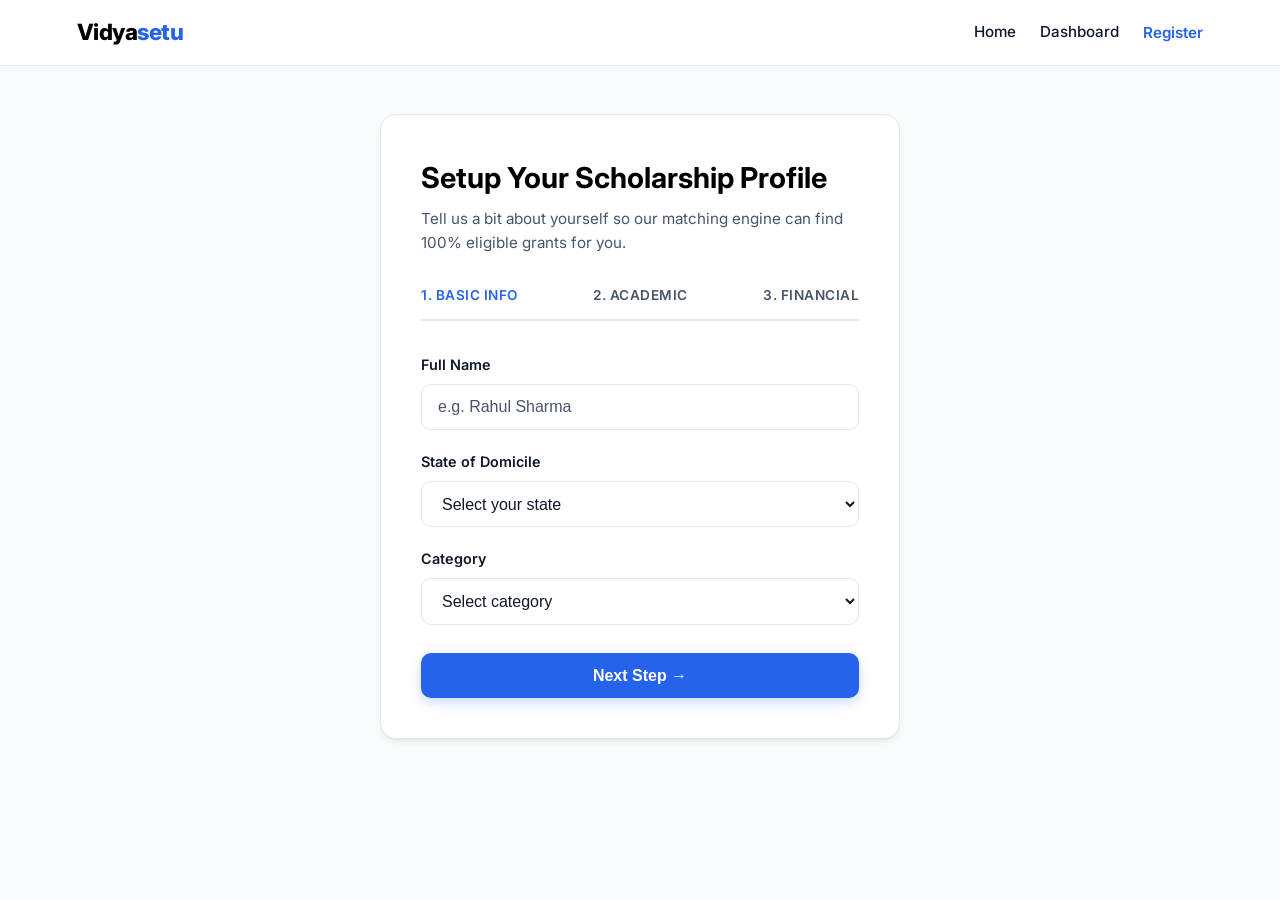
==== dashboard.html @ c7cced7b "Add files via upload" ====
<!DOCTYPE html>
<html lang="en">
<head>
    <meta charset="UTF-8">
    <meta name="viewport" content="width=device-width, initial-scale=1.0">
    <title>Vidyasetu - Dashboard</title>
    <link rel="stylesheet" href="style.css">
</head>
<body>
    <header class="navbar" style="display: flex; justify-content: space-between; align-items: center; padding: 1rem 2rem; background: var(--card-bg); border-bottom: 1px solid var(--border-color); position: sticky; top: 0; z-index: 100;">
        <div class="logo" style="font-size: 1.4rem; font-weight: bold; color: var(--primary-color);">
            <span style="font-size: 1.5rem;">🎯</span> <strong>Vidyasetu</strong>
        </div>
        <nav class="nav-links" style="display: flex; gap: 1.5rem; align-items: center; flex-wrap: wrap;">
            <a href="index.html" style="color: var(--text-color); text-decoration: none; font-weight: 500;">Home</a>
            <a href="dashboard.html" class="active" style="color: var(--text-color); text-decoration: none; font-weight: 500;">Dashboard</a>
            <a href="saved.html" style="color: var(--text-color); text-decoration: none; font-weight: 500;">Saved ⭐</a>
            <a href="quiz.html" style="color: var(--text-color); text-decoration: none; font-weight: 500;">Eligibility Quiz</a>
            <a href="deadlines.html" style="color: var(--text-color); text-decoration: none; font-weight: 500;">Deadlines ⏳</a>
            
            <button id="themeToggleBtn" class="theme-btn" title="Toggle Theme" style="background: none; border: none; cursor: pointer; font-size: 1.2rem;">🌙</button>
            <div id="authLinkContainer" class="profile-menu-container">
                <!-- Profile dropdown will be injected here -->
            </div>
        </nav>
    </header>

    <div class="app-layout">
        <!-- Left Sidebar with Hover Dropdowns -->
        <aside class="sidebar">
            <h3>📂 Quick Browse</h3>
            
            <!-- School Section -->
            <div class="menu-category">
                <div class="menu-title">🏫 School <span>▼</span></div>
                <ul class="submenu">
                    <li><button class="sub-filter-btn" onclick="filterByCourse('Class 9')">Class 9</button></li>
                    <li><button class="sub-filter-btn" onclick="filterByCourse('Class 10')">Class 10</button></li>
                    <li><button class="sub-filter-btn" onclick="filterByCourse('Class 11')">Class 11</button></li>
                    <li><button class="sub-filter-btn" onclick="filterByCourse('Class 12')">Class 12</button></li>
                </ul>
            </div>

            <!-- College Section -->
            <div class="menu-category">
                <div class="menu-title">🎓 College <span>▼</span></div>
                <ul class="submenu">
                    <!-- Diploma -->
                    <li class="sub-dropdown">
                        <a href="#">Diploma &rsaquo;</a>
                        <ul class="nested-menu submenu" style="display: block; padding-left: 0.5rem;">
                            <li><button class="sub-filter-btn" onclick="filterByCourse('Diploma')">All Diploma</button></li>
                        </ul>
                    </li>
                    <!-- Undergraduate -->
                    <li class="sub-dropdown">
                        <a href="#">Undergraduate (UG) &rsaquo;</a>
                        <ul class="nested-menu submenu" style="display: block; padding-left: 0.5rem;">
                            <li><button class="sub-filter-btn" onclick="filterByCourse('BCA')">BCA</button></li>
                            <li><button class="sub-filter-btn" onclick="filterByCourse('BTech')">B.Tech / Engineering</button></li>
                            <li><button class="sub-filter-btn" onclick="filterByCourse('BSc')">B.Sc / Science</button></li>
                        </ul>
                    </li>
                    <!-- Postgraduate -->
                    <li class="sub-dropdown">
                        <a href="#">Postgraduate (PG) &rsaquo;</a>
                        <ul class="nested-menu submenu" style="display: block; padding-left: 0.5rem;">
                            <li><button class="sub-filter-btn" onclick="filterByCourse('Post Graduation')">Masters / Post Graduation</button></li>
                        </ul>
                    </li>
                </ul>
            </div>

            <!-- Category Shortcuts -->
            <div class="menu-category" style="margin-top: 2rem;">
                <div class="menu-title">🏛️ Categories</div>
                <ul class="submenu" style="display: block;">
                    <li><button class="sub-filter-btn" onclick="filterByCategory('Central Government')">Central Schemes</button></li>
                    <li><button class="sub-filter-btn" onclick="filterByCategory('State Government')">State Schemes</button></li>
                    <li><button class="sub-filter-btn" onclick="filterByCategory('Private / Corporate')">Corporate & CSR</button></li>
                </ul>
            </div>
        </aside>

        <!-- Main Content Area -->
        <main class="main-content">
            <h1 id="welcomeText">Welcome!</h1>
            <p id="profileSummaryText" style="color: var(--text-secondary); margin-bottom: 2rem;"></p>

            <div class="filter-section" style="display: flex; gap: 1rem; margin-bottom: 2rem; flex-wrap: wrap;">
                <input type="text" id="dashSearch" placeholder="Filter your matched scholarships..." style="flex: 1; padding: 0.75rem; border-radius: 8px; border: 1px solid var(--border-color); background: var(--card-bg); color: var(--text-color);">
                <select id="dashCategoryFilter" style="padding: 0.75rem; border-radius: 8px; border: 1px solid var(--border-color); background: var(--card-bg); color: var(--text-color);">
                    <option value="">All Categories</option>
                    <option value="Central Government">Central Government</option>
                    <option value="State Government">State Government</option>
                    <option value="Private / Corporate">Private / Corporate</option>
                </select>
            </div>

            <h2 style="margin-bottom: 1rem; display: flex; align-items: center; gap: 0.5rem;">
                ✅ 100% Eligible Scholarships
            </h2>
            <div id="scholarshipsContainer" class="scholarship-grid"></div>
        </main>
    </div>

    <!-- Modal for Detailed Guide -->
    <div id="scholarshipModal" class="modal">
        <div class="modal-content" style="background: var(--card-bg); color: var(--text-color);">
            <span class="close-btn">&times;</span>
            <div id="modalBody"></div>
        </div>
    </div>

    <script src="script.js"></script>
</body>
</html>
---- style.css ----
/* ==========================================================
   1. THEME VARIABLES
   ========================================================== */
:root {
    --bg-image: url('background.jpg.png');
    --bg-color: #f8fafc;
    --text-color: #0f172a;
    --text-secondary: #475569;
    --heading-color: #000000;
    --card-bg: #ffffff;
    --box-bg: #f1f5f9;
    --sidebar-bg: #ffffff;
    --navbar-bg: rgba(255, 255, 255, 0.9);
    --input-bg: #ffffff;
    --border-color: #e2e8f0;
    --primary-color: #2563eb;
    --primary-hover: #1d4ed8;
    --badge-bg: #eff6ff;
    --badge-text: #1d4ed8;
    --success: #16a34a;
    --danger: #dc2626;
    --card-shadow: 0 4px 6px -1px rgba(0, 0, 0, 0.06), 0 2px 4px -2px rgba(0, 0, 0, 0.06);
    --card-shadow-hover: 0 14px 30px rgba(15, 23, 42, 0.14);
}

body.dark-mode {
    --bg-color: #0f172a;
    --text-color: #ffffff;
    --text-secondary: #cbd5e1;
    --heading-color: #ffffff;
    --card-bg: rgba(30, 41, 59, 0.82);
    --box-bg: rgba(15, 23, 42, 0.7);
    --sidebar-bg: rgba(15, 23, 42, 0.55);
    --navbar-bg: rgba(15, 23, 42, 0.75);
    --input-bg: rgba(30, 41, 59, 0.9);
    --border-color: rgba(255, 255, 255, 0.15);
    --primary-color: #3b82f6;
    --primary-hover: #2563eb;
    --badge-bg: rgba(59, 130, 246, 0.25);
    --badge-text: #93c5fd;
    --card-shadow: 0 10px 30px rgba(0, 0, 0, 0.4);
    --card-shadow-hover: 0 16px 40px rgba(0, 0, 0, 0.6);
}

/* ==========================================================
   2. BASE
   ========================================================== */
* {
    margin: 0;
    padding: 0;
    box-sizing: border-box;
}

html {
    scroll-behavior: smooth;
}

body {
    font-family: 'Inter', 'Segoe UI', Tahoma, Geneva, Verdana, sans-serif;
    background-color: var(--bg-color);
    color: var(--text-color);
    line-height: 1.6;
    min-height: 100vh;
    overflow-x: hidden;
    transition: background-color 0.3s ease, color 0.3s ease;
}

/* Background image SIRF dark mode me (sidebar ke peeche bhi dikhegi) */
body.dark-mode {
    background-image:
        linear-gradient(rgba(15, 23, 42, 0.82), rgba(15, 23, 42, 0.82)),
        var(--bg-image);
    background-size: cover;
    background-position: center;
    background-attachment: fixed;
}

h1, h2, h3, h4, h5, h6 {
    color: var(--heading-color);
}

p, li, label, span {
    color: inherit;
}

/* Dark mode me inline black color wale text ko bhi white karne ka safety net */
body.dark-mode [style*="color: black"],
body.dark-mode [style*="color:black"],
body.dark-mode [style*="color: #000"],
body.dark-mode [style*="color:#000"],
body.dark-mode [style*="color: rgb(0, 0, 0)"] {
    color: #ffffff !important;
}

::selection {
    background: var(--primary-color);
    color: #fff;
}

/* Scroll progress bar */
.scroll-progress {
    position: fixed;
    top: 0;
    left: 0;
    height: 3px;
    width: 0;
    background: linear-gradient(90deg, #f43f5e, #a855f7, #3b82f6, #06b6d4);
    z-index: 3000;
}

/* ==========================================================
   3. TOP STRIP + NAVBAR
   ========================================================== */
.top-strip {
    display: flex;
    justify-content: space-between;
    align-items: center;
    padding: 0.4rem 6%;
    font-size: 0.8rem;
    background: var(--box-bg);
    border-bottom: 1px solid var(--border-color);
    color: var(--text-secondary);
}

.navbar {
    display: flex;
    justify-content: space-between;
    align-items: center;
    padding: 0.9rem 6%;
    background: var(--navbar-bg);
    backdrop-filter: blur(12px);
    -webkit-backdrop-filter: blur(12px);
    border-bottom: 1px solid var(--border-color);
    position: sticky;
    top: 0;
    z-index: 999;
}

.logo {
    font-size: 1.4rem;
    font-weight: 800;
    color: var(--heading-color);
    letter-spacing: -0.5px;
}

.logo span {
    color: var(--primary-color);
}

.navbar nav,
.nav-links {
    display: flex;
    align-items: center;
    gap: 1.5rem;
}

.navbar nav a,
.nav-links a {
    position: relative;
    text-decoration: none;
    color: var(--text-color);
    font-weight: 500;
    font-size: 0.95rem;
    transition: color 0.2s ease;
}

/* Underline animation */
.navbar nav a::after,
.nav-links a::after {
    content: '';
    position: absolute;
    left: 0;
    bottom: -4px;
    width: 0;
    height: 2px;
    background: var(--primary-color);
    transition: width 0.25s ease;
}

.navbar nav a:hover::after,
.navbar nav a.active::after,
.nav-links a:hover::after,
.nav-links a.active::after {
    width: 100%;
}

.navbar nav a:hover,
.navbar nav a.active,
.nav-links a:hover,
.nav-links a.active {
    color: var(--primary-color);
}

.theme-btn {
    background: var(--box-bg);
    border: 1px solid var(--border-color);
    color: var(--text-color);
    padding: 0.4rem 0.7rem;
    border-radius: 50px;
    cursor: pointer;
    font-size: 1rem;
    transition: transform 0.3s ease, background 0.2s;
}

.theme-btn:hover {
    transform: rotate(20deg) scale(1.1);
}

/* ==========================================================
   4. LAYOUT (SIDEBAR + MAIN)
   ========================================================== */
.app-layout {
    display: flex;
    min-height: calc(100vh - 70px);
}

.sidebar {
    width: 260px;
    flex-shrink: 0;
    background: var(--sidebar-bg);
    backdrop-filter: blur(10px);
    -webkit-backdrop-filter: blur(10px);
    border-right: 1px solid var(--border-color);
    padding: 1.5rem 1rem;
    position: sticky;
    top: 62px;
    height: calc(100vh - 62px);
    overflow-y: auto;
}

.sidebar h3 {
    font-size: 1.1rem;
    color: var(--primary-color);
    margin-bottom: 1.2rem;
    padding-bottom: 0.5rem;
    border-bottom: 2px solid var(--border-color);
}

.menu-category {
    margin-bottom: 0.8rem;
}

.menu-title {
    display: flex;
    justify-content: space-between;
    align-items: center;
    font-weight: 600;
    font-size: 0.95rem;
    padding: 0.6rem 0.8rem;
    cursor: pointer;
    border-radius: 8px;
    color: var(--text-color);
    transition: background 0.2s, color 0.2s;
}

.menu-title:hover {
    background: rgba(37, 99, 235, 0.12);
    color: var(--primary-color);
}

.submenu {
    list-style: none;
    padding-left: 1rem;
    margin-top: 0.3rem;
    display: none;
}

.menu-category:hover .submenu,
.menu-category.open .submenu {
    display: block;
    animation: slideDown 0.25s ease;
}

.submenu li {
    margin: 0.2rem 0;
}

.submenu a,
.submenu button.sub-filter-btn {
    display: block;
    width: 100%;
    padding: 0.4rem 0.6rem;
    font-size: 0.88rem;
    color: var(--text-secondary);
    text-decoration: none;
    text-align: left;
    background: none;
    border: none;
    border-radius: 6px;
    cursor: pointer;
    transition: all 0.2s;
}

.submenu a:hover,
.submenu button.sub-filter-btn:hover {
    color: var(--primary-color);
    background: rgba(37, 99, 235, 0.08);
    padding-left: 0.9rem;
}

.nested-menu {
    list-style: none;
    padding-left: 0.8rem;
    margin-top: 0.2rem;
    display: none;
}

.sub-dropdown:hover .nested-menu,
.sub-dropdown.open .nested-menu {
    display: block;
}

.main-content {
    flex: 1;
    min-width: 0;
    display: flex;
    flex-direction: column;
    align-items: center;
    padding: 2rem;
}

/* ==========================================================
   5. HERO BANNER (NSP jaisa slider + decorations)
   ========================================================== */
.hero-banner {
    position: relative;
    width: 100%;
    max-width: 1100px;
    min-height: 280px;
    border-radius: 20px;
    overflow: hidden;
    background: linear-gradient(120deg, #eff6ff 0%, #fdf2f8 50%, #fff7ed 100%);
    border: 1px solid var(--border-color);
    box-shadow: var(--card-shadow);
}

body.dark-mode .hero-banner {
    background: linear-gradient(120deg, rgba(30, 58, 138, 0.55), rgba(88, 28, 135, 0.5), rgba(124, 45, 18, 0.45));
}

/* Dotted pattern jaisa NSP banner me hai */
.hero-banner::before {
    content: '';
    position: absolute;
    inset: 0;
    background-image: radial-gradient(rgba(99, 102, 241, 0.18) 2px, transparent 2px);
    background-size: 26px 26px;
    pointer-events: none;
}

.slide {
    position: absolute;
    inset: 0;
    display: flex;
    flex-direction: column;
    align-items: center;
    justify-content: center;
    text-align: center;
    padding: 2rem 14%;
    opacity: 0;
    transform: scale(1.03);
    transition: opacity 0.8s ease, transform 0.8s ease;
}

.slide.active {
    opacity: 1;
    transform: scale(1);
    z-index: 1;
}

.slide h1 {
    font-size: 2.3rem;
    font-weight: 800;
    line-height: 1.2;
    margin-bottom: 0.8rem;
}

.slide h1 .highlight,
.scholarship-hero-box h1 .highlight {
    color: var(--primary-color);
}

.slide p {
    color: var(--text-secondary);
    font-size: 1.1rem;
    margin-bottom: 1.5rem;
}

/* Side decorations (emoji / images) */
.hero-deco {
    position: absolute;
    font-size: 5rem;
    z-index: 2;
    pointer-events: none;
    filter: drop-shadow(0 8px 12px rgba(0, 0, 0, 0.25));
    animation: floatY 4s ease-in-out infinite;
}

.hero-deco.left {
    left: 3%;
    bottom: 8%;
}

.hero-deco.right {
    right: 3%;
    top: 10%;
    animation-delay: 1.2s;
}

.hero-deco.small {
    font-size: 2.6rem;
    opacity: 0.85;
}

.hero-deco.top-left {
    left: 14%;
    top: 8%;
    animation-delay: 0.6s;
}

.hero-deco.bottom-right {
    right: 14%;
    bottom: 8%;
    animation-delay: 1.8s;
}

.slider-arrow {
    position: absolute;
    top: 50%;
    transform: translateY(-50%);
    z-index: 3;
    width: 38px;
    height: 38px;
    border: none;
    border-radius: 50%;
    background: rgba(0, 0, 0, 0.35);
    color: #fff;
    font-size: 1.3rem;
    cursor: pointer;
    transition: background 0.2s, transform 0.2s;
}

.slider-arrow:hover {
    background: var(--primary-color);
    transform: translateY(-50%) scale(1.1);
}

.slider-arrow.prev { left: 10px; }
.slider-arrow.next { right: 10px; }

.slider-dots {
    position: absolute;
    bottom: 12px;
    left: 50%;
    transform: translateX(-50%);
    display: flex;
    gap: 8px;
    z-index: 3;
}

.slider-dots span {
    width: 10px;
    height: 10px;
    border-radius: 50%;
    background: rgba(100, 116, 139, 0.5);
    cursor: pointer;
    transition: all 0.3s;
}

.slider-dots span.active {
    width: 26px;
    border-radius: 10px;
    background: var(--primary-color);
}

/* Purana hero box (agar use ho raha ho) */
.hero-section,
.hero-content {
    display: flex;
    flex-direction: column;
    align-items: center;
    justify-content: center;
    text-align: center;
    width: 100%;
}

.scholarship-hero-box {
    background: var(--card-bg);
    border: 1px solid var(--border-color);
    box-shadow: var(--card-shadow);
    border-radius: 16px;
    padding: 40px 30px;
    max-width: 800px;
    width: 100%;
    margin: 0 auto;
    text-align: center;
}

.scholarship-hero-box h1 {
    font-size: 2.2rem;
    font-weight: 800;
    line-height: 1.2;
    margin-bottom: 1rem;
}

.scholarship-hero-box p {
    color: var(--text-secondary);
    font-size: 1.05rem;
    margin-bottom: 1.8rem;
}

/* ==========================================================
   6. CATEGORY TILES (NSP ke colorful boxes)
   ========================================================== */
.category-tiles {
    width: 100%;
    max-width: 1100px;
    display: grid;
    grid-template-columns: repeat(auto-fit, minmax(170px, 1fr));
    gap: 1.2rem;
    margin: 2rem 0;
}

.tile {
    position: relative;
    display: flex;
    flex-direction: column;
    align-items: center;
    justify-content: center;
    gap: 0.4rem;
    min-height: 140px;
    border-radius: 16px;
    color: #fff;
    font-size: 1.15rem;
    font-weight: 700;
    text-decoration: none;
    overflow: hidden;
    cursor: pointer;
    box-shadow: var(--card-shadow);
    transition: transform 0.3s ease, box-shadow 0.3s ease;
}

.tile .tile-icon {
    font-size: 2.4rem;
    transition: transform 0.3s ease;
}

/* Shine effect */
.tile::after {
    content: '';
    position: absolute;
    top: 0;
    left: -80%;
    width: 50%;
    height: 100%;
    background: linear-gradient(120deg, transparent, rgba(255, 255, 255, 0.35), transparent);
    transform: skewX(-20deg);
    transition: left 0.6s ease;
}

.tile:hover {
    transform: translateY(-8px) scale(1.03);
    box-shadow: var(--card-shadow-hover);
}

.tile:hover::after { left: 130%; }
.tile:hover .tile-icon { transform: scale(1.2) rotate(-6deg); }

.tile-1 { background: #f87492; }
.tile-2 { background: #d46fc9; }
.tile-3 { background: #8176d0; }
.tile-4 { background: #33a9c9; }
.tile-5 { background: #f47a17; }

/* ==========================================================
   7. INFO SECTIONS (stats, steps, illustrations)
   ========================================================== */
.info-section {
    width: 100%;
    max-width: 1100px;
    margin: 2rem 0;
}

.section-title {
    text-align: center;
    font-size: 1.8rem;
    font-weight: 800;
    margin-bottom: 0.4rem;
}

.section-title::after {
    content: '';
    display: block;
    width: 60px;
    height: 4px;
    margin: 0.6rem auto 0;
    border-radius: 4px;
    background: linear-gradient(90deg, #f43f5e, #3b82f6);
}

.section-sub {
    text-align: center;
    color: var(--text-secondary);
    margin-bottom: 2rem;
}

.stats-grid,
.steps-grid {
    display: grid;
    grid-template-columns: repeat(auto-fit, minmax(210px, 1fr));
    gap: 1.4rem;
}

.stat-card,
.step-card {
    position: relative;
    background: var(--card-bg);
    backdrop-filter: blur(10px);
    -webkit-backdrop-filter: blur(10px);
    border: 1px solid var(--border-color);
    border-radius: 16px;
    padding: 1.6rem 1.2rem;
    text-align: center;
    box-shadow: var(--card-shadow);
    transition: transform 0.3s ease, box-shadow 0.3s ease;
}

.stat-card:hover,
.step-card:hover {
    transform: translateY(-6px);
    box-shadow: var(--card-shadow-hover);
}

.stat-icon,
.step-icon {
    font-size: 2.6rem;
    display: inline-block;
    animation: floatY 4s ease-in-out infinite;
}

.stat-number {
    font-size: 2.2rem;
    font-weight: 800;
    color: var(--primary-color);
}

.stat-label {
    color: var(--text-secondary);
    font-size: 0.95rem;
}

.step-card .step-no {
    position: absolute;
    top: -14px;
    left: 50%;
    transform: translateX(-50%);
    width: 30px;
    height: 30px;
    border-radius: 50%;
    background: var(--primary-color);
    color: #fff;
    font-weight: 700;
    line-height: 30px;
}

.step-card h4 {
    margin: 0.6rem 0 0.3rem;
}

.step-card p {
    color: var(--text-secondary);
    font-size: 0.9rem;
}

/* Floating books/cap jo page ke kinaron par rahenge */
.page-deco {
    position: fixed;
    z-index: 0;
    font-size: 3.2rem;
    opacity: 0.12;
    pointer-events: none;
    animation: floatY 6s ease-in-out infinite;
}

body.dark-mode .page-deco {
    opacity: 0.2;
}

.page-deco.d1 { right: 4%; top: 28%; }
.page-deco.d2 { right: 8%; bottom: 10%; animation-delay: 1.5s; }
.page-deco.d3 { left: 280px; bottom: 6%; animation-delay: 3s; }

/* ==========================================================
   8. BUTTONS
   ========================================================== */
.btn-primary,
#setupProfileHeroBtn {
    display: inline-block;
    background: var(--primary-color);
    color: #fff;
    padding: 0.85rem 2rem;
    border: none;
    border-radius: 10px;
    text-decoration: none;
    font-weight: 600;
    font-size: 1rem;
    cursor: pointer;
    box-shadow: 0 4px 12px rgba(37, 99, 235, 0.25);
    transition: all 0.25s ease;
}

.btn-primary:hover,
#setupProfileHeroBtn:hover {
    background: var(--primary-hover);
    transform: translateY(-2px);
    box-shadow: 0 8px 18px rgba(37, 99, 235, 0.35);
}

.btn-secondary,
.btn-secondary-small {
    background: var(--box-bg);
    color: var(--text-color);
    border: 1px solid var(--border-color);
    border-radius: 8px;
    font-weight: 600;
    text-decoration: none;
    cursor: pointer;
    transition: background 0.2s;
}

.btn-secondary {
    padding: 0.6rem 1.2rem;
    font-size: 0.9rem;
}

.btn-secondary-small {
    width: 100%;
    padding: 0.55rem;
    font-size: 0.85rem;
}

.btn-secondary:hover,
.btn-secondary-small:hover {
    background: var(--border-color);
}

.btn-apply,
.view-details-btn {
    display: block;
    background: #0f172a;
    color: #fff;
    text-align: center;
    padding: 0.7rem;
    border: 1px solid transparent;
    border-radius: 10px;
    text-decoration: none;
    font-weight: 600;
    font-size: 0.9rem;
    cursor: pointer;
    transition: all 0.2s ease;
}

.btn-apply:hover,
.view-details-btn:hover {
    background: var(--primary-color);
}

body.dark-mode .btn-apply,
body.dark-mode .view-details-btn {
    background: linear-gradient(135deg, #1e293b, #0f172a);
    border-color: rgba(255, 255, 255, 0.25);
}

body.dark-mode .btn-apply:hover,
body.dark-mode .view-details-btn:hover {
    background: linear-gradient(135deg, #3b82f6, #1d4ed8);
    border-color: #60a5fa;
}

.full-width {
    width: 100%;
    margin-top: 0.5rem;
}

/* ==========================================================
   9. DIRECTORY / DASHBOARD
   ========================================================== */
.directory-section,
.dashboard-section {
    position: relative;
    z-index: 1;
    width: 100%;
    max-width: 1100px;
    padding: 2rem 0;
}

.directory-section h2,
.dashboard-header h2 {
    font-size: 1.8rem;
    font-weight: 700;
    margin-bottom: 1.5rem;
}

.section-subheading {
    font-size: 1.4rem;
    font-weight: 700;
    margin-bottom: 1.2rem;
}

.search-filter-bar {
    display: flex;
    gap: 1rem;
    margin-bottom: 2rem;
}

.search-filter-bar input,
.search-filter-bar select,
.input-group input,
.input-group select {
    padding: 0.8rem 1rem;
    border: 1px solid var(--border-color);
    border-radius: 10px;
    font-size: 0.95rem;
    background: var(--input-bg);
    color: var(--text-color);
    outline: none;
    transition: all 0.2s ease;
}

.search-filter-bar input:focus,
.search-filter-bar select:focus,
.input-group input:focus,
.input-group select:focus {
    border-color: var(--primary-color);
    box-shadow: 0 0 0 3px rgba(59, 130, 246, 0.2);
}

.search-filter-bar input { flex: 2; }
.search-filter-bar select { flex: 1; }

input::placeholder {
    color: var(--text-secondary);
}

body.dark-mode select option {
    background: #1e293b;
    color: #ffffff;
}

/* ==========================================================
   10. SCHOLARSHIP CARDS
   ========================================================== */
.scholarships-grid,
.scholarship-grid {
    display: grid;
    grid-template-columns: repeat(auto-fit, minmax(300px, 1fr));
    gap: 1.6rem;
    margin-top: 1.5rem;
}

.scholarship-card {
    display: flex;
    flex-direction: column;
    justify-content: space-between;
    background: var(--card-bg);
    backdrop-filter: blur(12px);
    -webkit-backdrop-filter: blur(12px);
    border: 1px solid var(--border-color);
    border-radius: 16px;
    padding: 24px;
    box-shadow: var(--card-shadow);
    cursor: pointer;
    transition: all 0.3s ease-in-out;
}

.scholarship-card:hover {
    transform: translateY(-6px);
    box-shadow: var(--card-shadow-hover);
    border-color: rgba(99, 102, 241, 0.8);
}

.scholarship-card h3 {
    font-size: 1.2rem;
    font-weight: 700;
    line-height: 1.4;
    margin-bottom: 0.6rem;
}

.badge,
.category-tag,
.tag {
    align-self: flex-start;
    background: var(--badge-bg);
    color: var(--badge-text);
    font-size: 0.75rem;
    font-weight: 600;
    padding: 0.3rem 0.85rem;
    border-radius: 50px;
    margin-bottom: 1rem;
    letter-spacing: 0.3px;
    text-transform: uppercase;
}

.eligible-card { border-left: 5px solid var(--success); }
.eligible-card .badge {
    background: rgba(22, 163, 74, 0.15);
    color: var(--success);
}

.unmatched-card { border-left: 5px solid var(--danger); }
.unmatched-card .badge {
    background: rgba(220, 38, 38, 0.15);
    color: var(--danger);
}

body.dark-mode .eligible-card .badge { color: #4ade80; }
body.dark-mode .unmatched-card .badge { color: #f87171; }

.deadline {
    font-size: 0.85rem;
    font-weight: 600;
    color: #e11d48;
    margin-bottom: 1.2rem;
}

body.dark-mode .deadline { color: #fda4af; }

.docs-box,
.reason-box {
    background: var(--box-bg);
    border: 1px solid var(--border-color);
    border-radius: 10px;
    padding: 0.85rem 1rem;
    margin-bottom: 1.2rem;
    font-size: 0.85rem;
}

.docs-box ul,
.reason-box ul {
    list-style: none;
    margin-top: 0.4rem;
}

.docs-box li,
.reason-box li {
    margin-bottom: 0.25rem;
    font-weight: 500;
}

.docs-box li { color: var(--success); }
.reason-box li { color: var(--danger); }
body.dark-mode .docs-box li { color: #4ade80; }
body.dark-mode .reason-box li { color: #f87171; }

.no-match {
    grid-column: 1 / -1;
    padding: 1.5rem;
    background: var(--card-bg);
    border: 1px dashed var(--border-color);
    border-radius: 10px;
    color: var(--text-secondary);
    font-style: italic;
    text-align: center;
}

/* ==========================================================
   11. FORM
   ========================================================== */
.form-section {
    display: flex;
    justify-content: center;
    padding: 3rem 1.5rem;
}

.form-container {
    width: 100%;
    max-width: 520px;
    background: var(--card-bg);
    backdrop-filter: blur(12px);
    -webkit-backdrop-filter: blur(12px);
    border: 1px solid var(--border-color);
    border-radius: 16px;
    padding: 2.5rem;
    box-shadow: var(--card-shadow);
}

.form-container h2 {
    font-size: 1.8rem;
    font-weight: 700;
    margin-bottom: 0.4rem;
}

.form-container p {
    color: var(--text-secondary);
    font-size: 0.95rem;
    margin-bottom: 1.8rem;
}

.input-group { margin-bottom: 1.25rem; }

.input-group label {
    display: block;
    font-size: 0.9rem;
    font-weight: 600;
    margin-bottom: 0.5rem;
}

.input-group input,
.input-group select {
    width: 100%;
    font-size: 1rem;
}

/* ==========================================================
   12. MODAL + WIZARD
   ========================================================== */
.modal {
    display: none;
    position: fixed;
    inset: 0;
    z-index: 2000;
    background: rgba(15, 23, 42, 0.6);
    backdrop-filter: blur(4px);
}

.modal-content {
    position: relative;
    width: 90%;
    max-width: 650px;
    max-height: 85vh;
    margin: 4% auto;
    padding: 2.5rem;
    background: var(--card-bg);
    border: 1px solid var(--border-color);
    border-radius: 16px;
    overflow-y: auto;
    box-shadow: 0 20px 25px -5px rgba(0, 0, 0, 0.2);
    animation: popIn 0.3s ease;
}

body.dark-mode .modal-content {
    background: rgba(15, 23, 42, 0.95);
}

.close-btn {
    float: right;
    font-size: 28px;
    font-weight: 700;
    line-height: 1;
    color: var(--text-secondary);
    cursor: pointer;
    transition: color 0.2s, transform 0.2s;
}

.close-btn:hover {
    color: var(--danger);
    transform: rotate(90deg);
}

.wizard-steps-indicator {
    display: flex;
    justify-content: space-between;
    margin-bottom: 2rem;
    padding-bottom: 0.8rem;
    border-bottom: 2px solid var(--border-color);
}

.step-indicator {
    font-size: 0.85rem;
    font-weight: 600;
    color: var(--text-secondary);
    text-transform: uppercase;
    letter-spacing: 0.5px;
}

.step-indicator.active { color: var(--primary-color); }

/* ==========================================================
   13. FOOTER, BACK-TO-TOP, TOAST
   ========================================================== */
.site-footer {
    margin-top: 3rem;
    padding: 2rem 6%;
    text-align: center;
    background: var(--navbar-bg);
    backdrop-filter: blur(10px);
    -webkit-backdrop-filter: blur(10px);
    border-top: 1px solid var(--border-color);
    color: var(--text-secondary);
    font-size: 0.9rem;
}

.back-to-top {
    position: fixed;
    right: 24px;
    bottom: 24px;
    width: 46px;
    height: 46px;
    border: none;
    border-radius: 50%;
    background: var(--primary-color);
    color: #fff;
    font-size: 1.3rem;
    cursor: pointer;
    box-shadow: 0 6px 16px rgba(0, 0, 0, 0.3);
    opacity: 0;
    visibility: hidden;
    transform: translateY(20px);
    transition: all 0.3s ease;
    z-index: 1500;
}

.back-to-top.show {
    opacity: 1;
    visibility: visible;
    transform: translateY(0);
}

.back-to-top:hover {
    background: var(--primary-hover);
    transform: translateY(-4px);
}

.toast {
    position: fixed;
    left: 50%;
    bottom: 30px;
    transform: translate(-50%, 100px);
    background: #0f172a;
    color: #fff;
    padding: 0.8rem 1.4rem;
    border-radius: 10px;
    box-shadow: 0 8px 20px rgba(0, 0, 0, 0.35);
    z-index: 4000;
    opacity: 0;
    transition: all 0.4s ease;
}

.toast.show {
    opacity: 1;
    transform: translate(-50%, 0);
}

/* ==========================================================
   14. ANIMATIONS
   ========================================================== */
.reveal {
    opacity: 0;
    transform: translateY(30px);
    transition: opacity 0.7s ease, transform 0.7s ease;
}

.reveal.visible {
    opacity: 1;
    transform: none;
}

@keyframes floatY {
    0%, 100% { transform: translateY(0); }
    50% { transform: translateY(-14px); }
}

@keyframes slideDown {
    from { opacity: 0; transform: translateY(-6px); }
    to { opacity: 1; transform: translateY(0); }
}

@keyframes popIn {
    from { opacity: 0; transform: scale(0.92); }
    to { opacity: 1; transform: scale(1); }
}

@media (prefers-reduced-motion: reduce) {
    * {
        animation: none !important;
        transition: none !important;
    }
    .reveal { opacity: 1; transform: none; }
}

/* ==========================================================
   15. RESPONSIVE
   ========================================================== */
@media (max-width: 900px) {
    .sidebar { display: none; }
    .main-content { padding: 1rem; }
    .slide { padding: 2rem 8%; }
    .slide h1 { font-size: 1.6rem; }
    .hero-deco { font-size: 2.6rem; }
    .hero-deco.small { display: none; }
    .search-filter-bar { flex-direction: column; }
    .page-deco { display: none; }
}
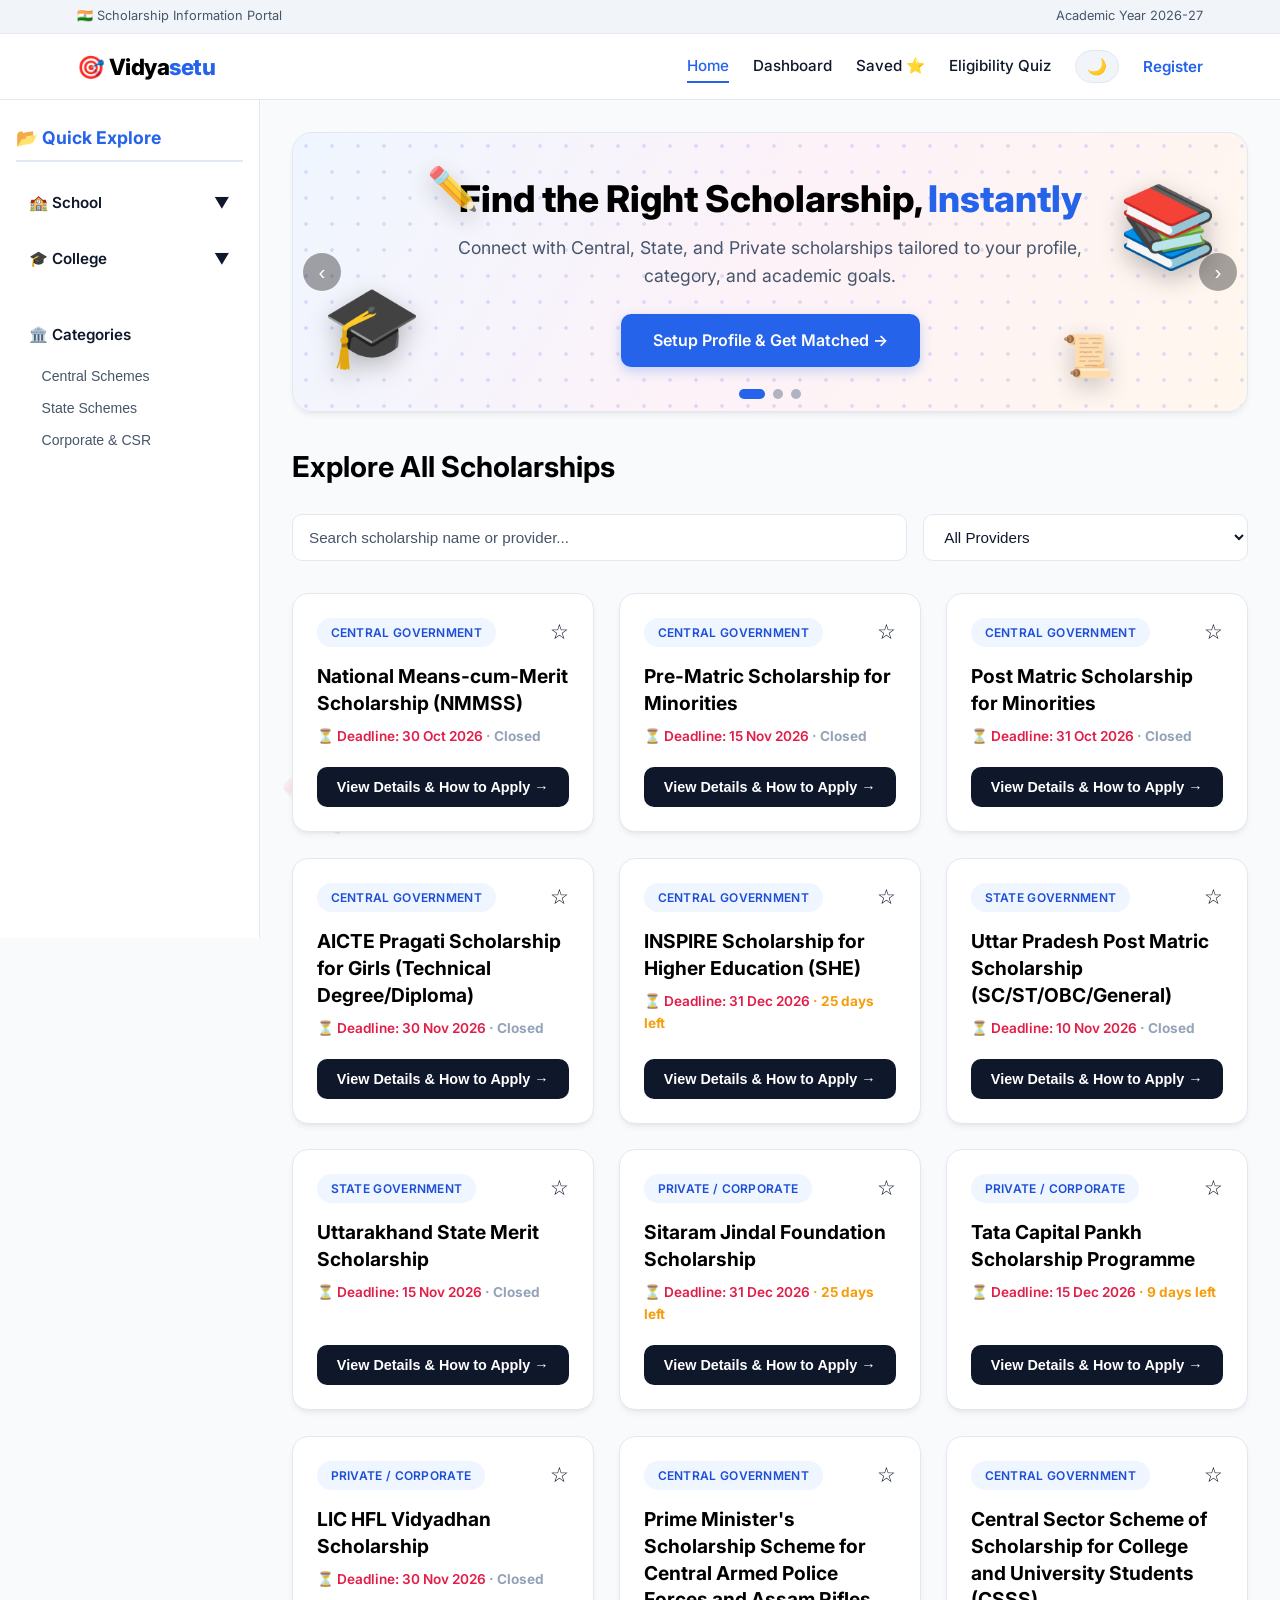
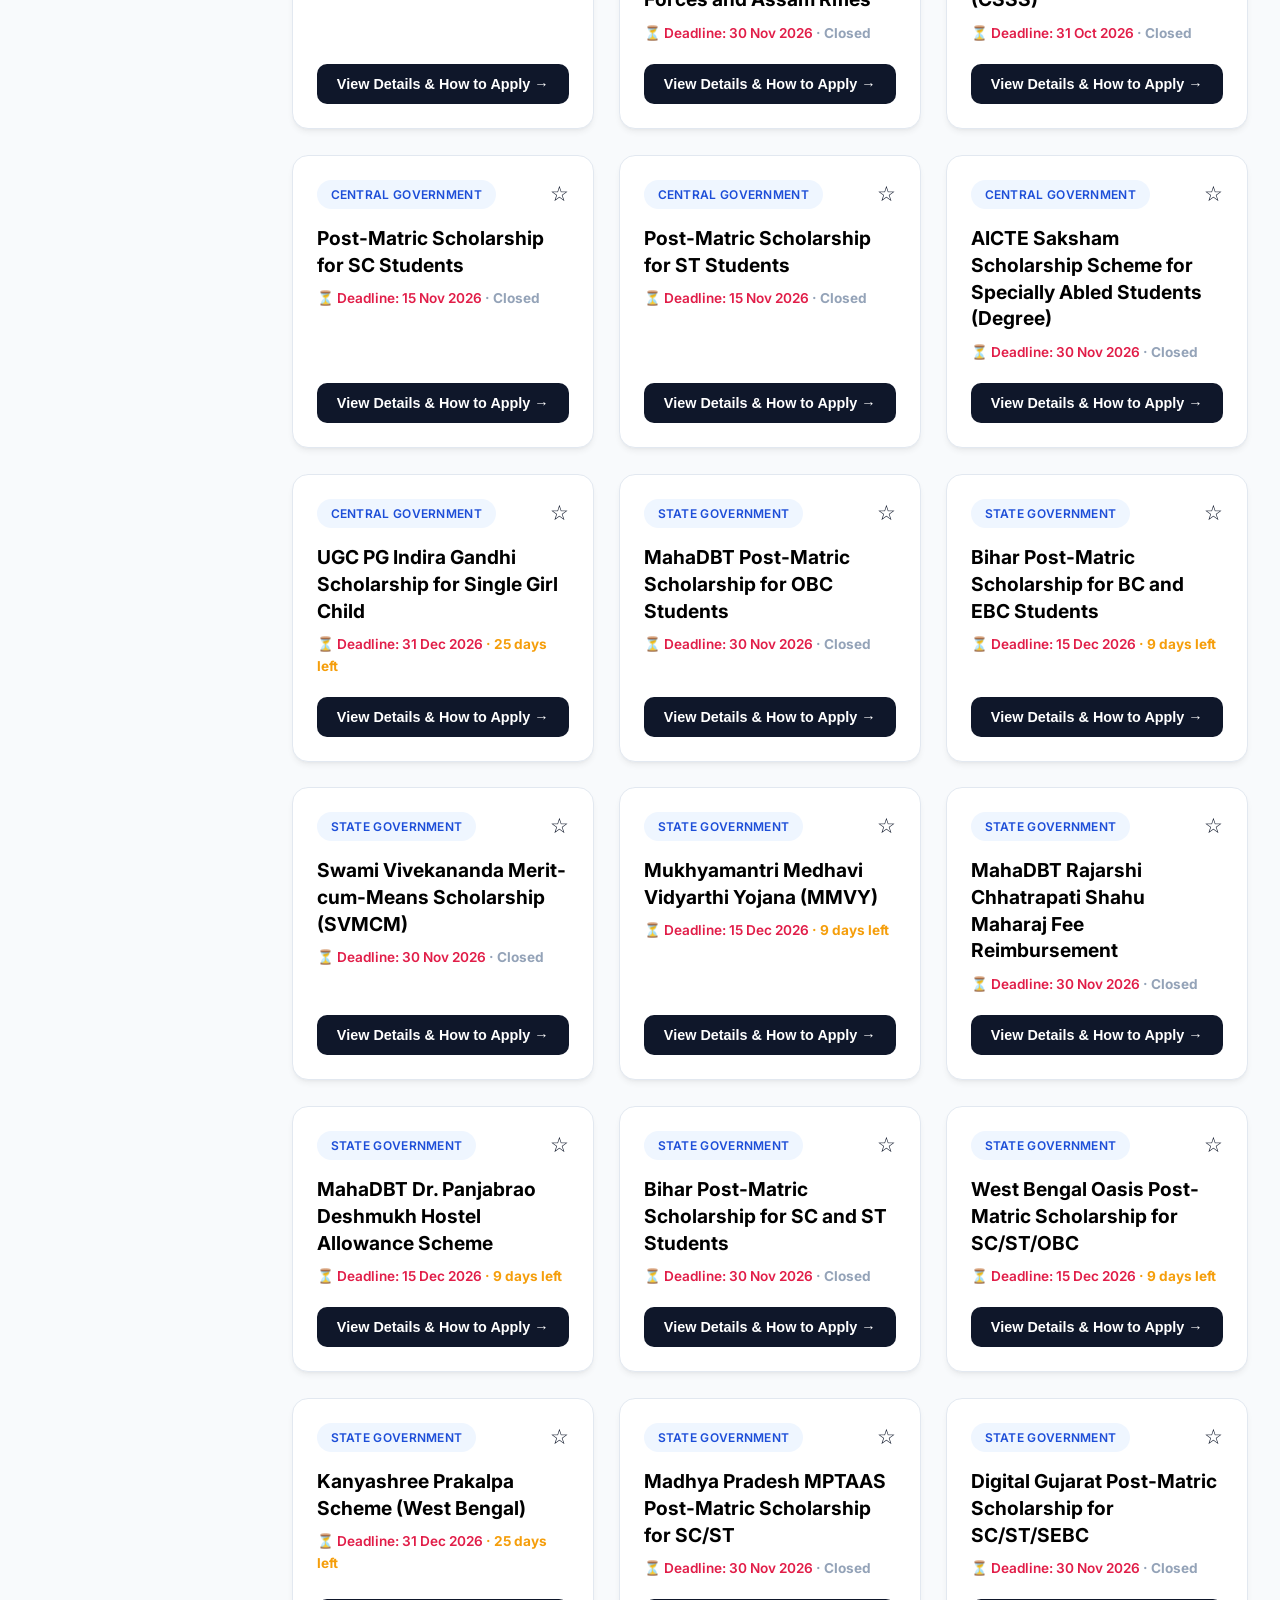
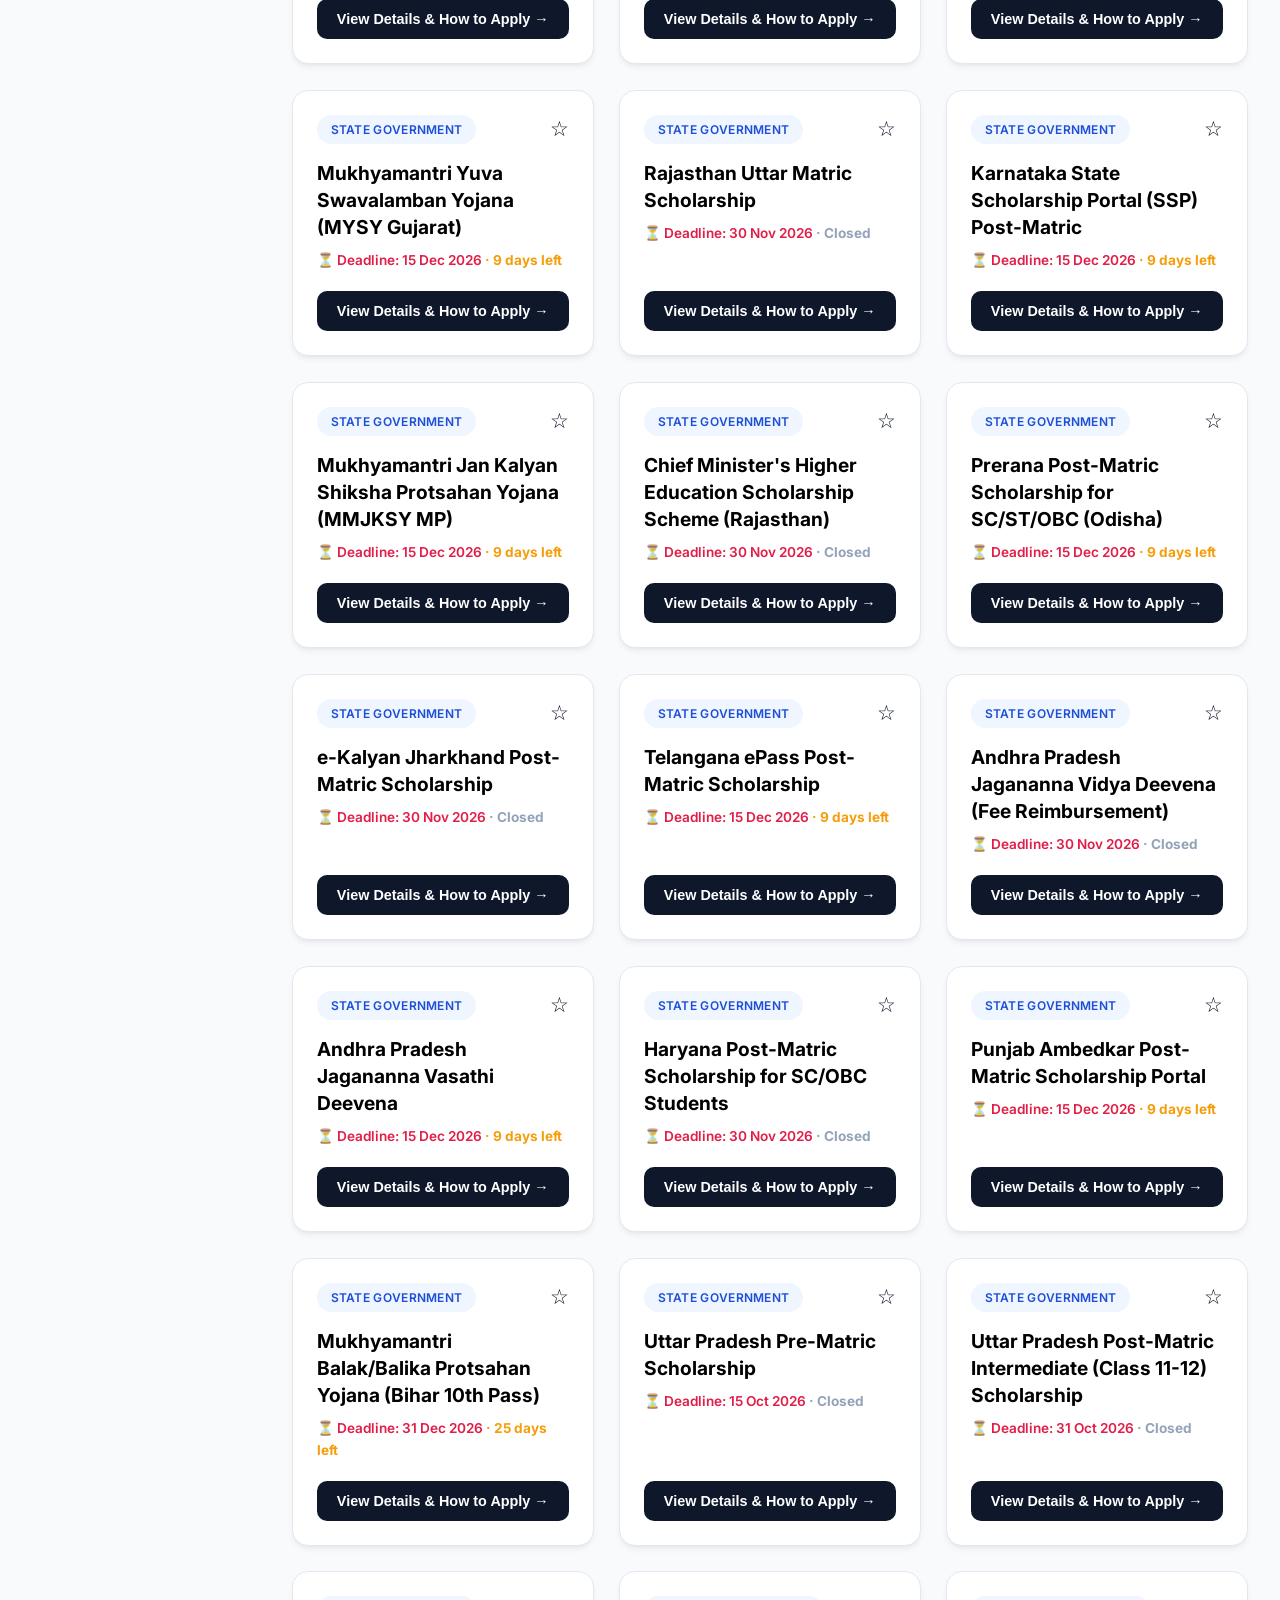
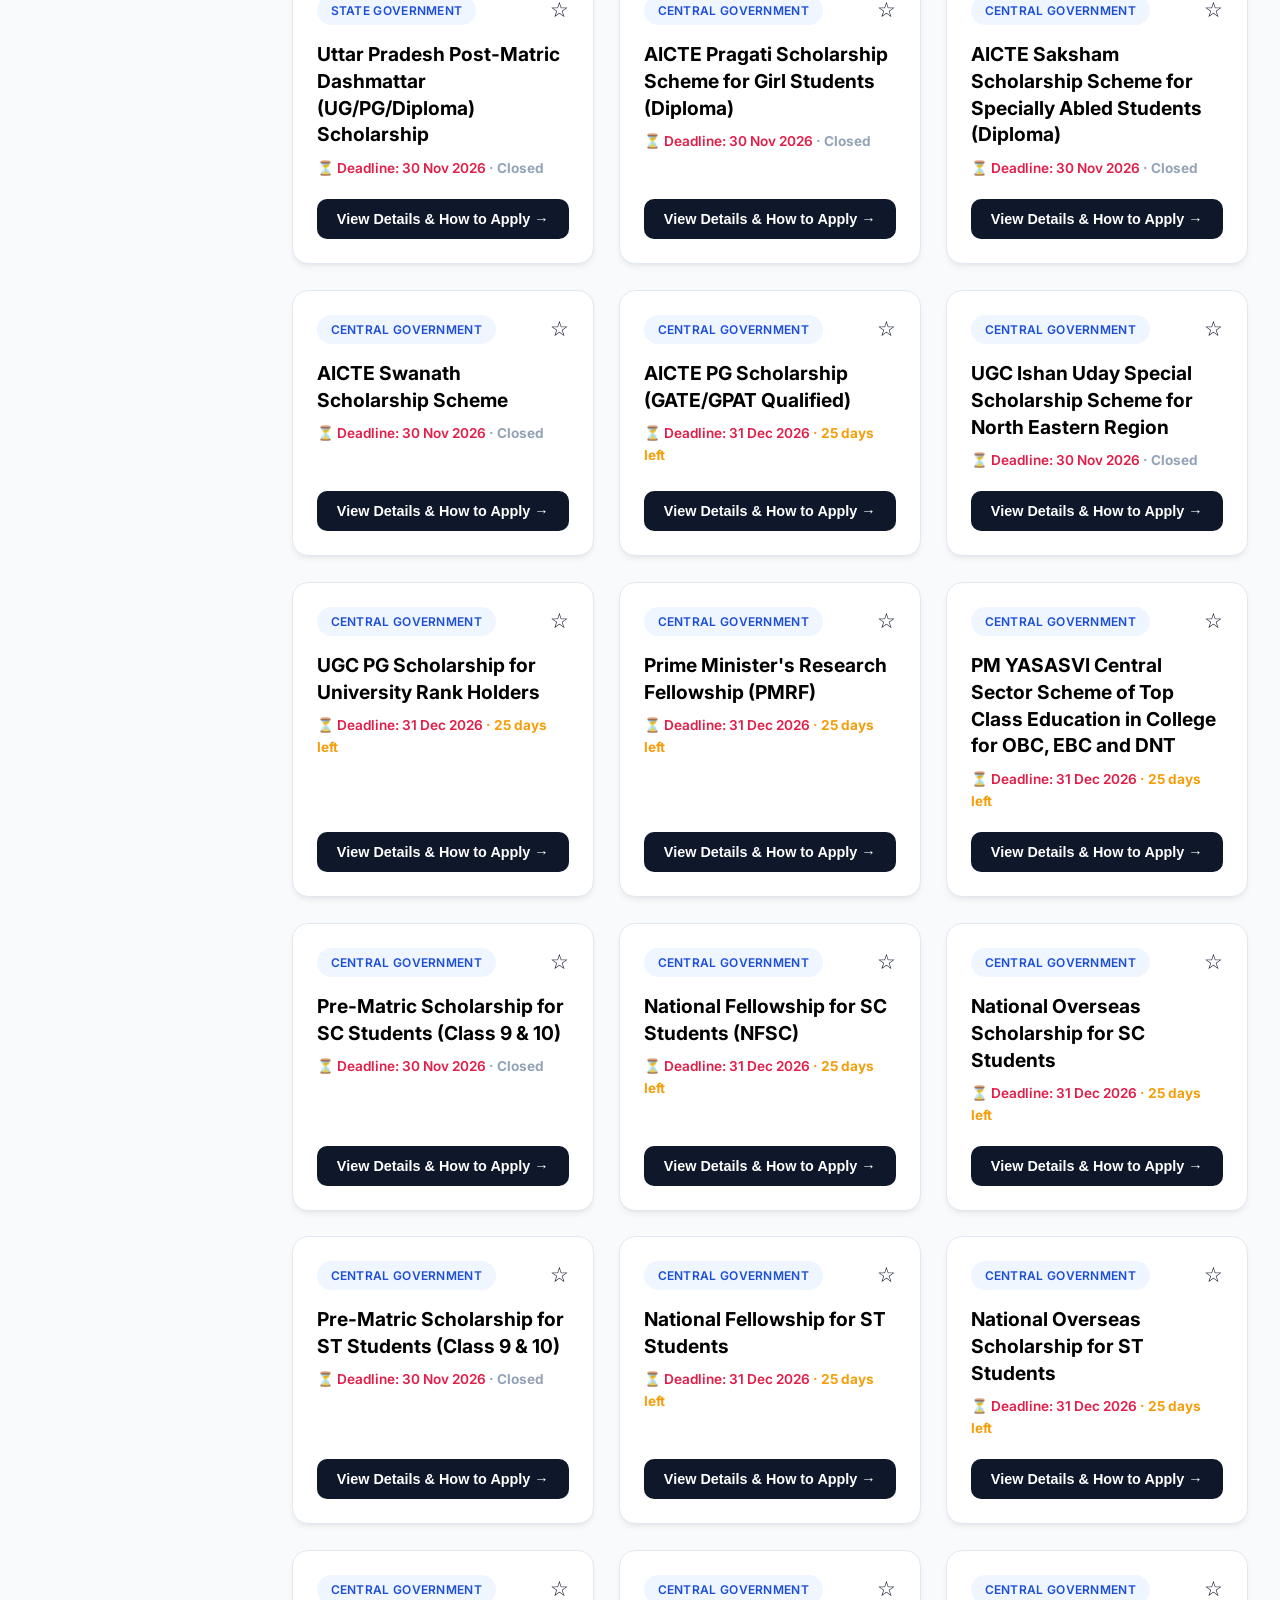
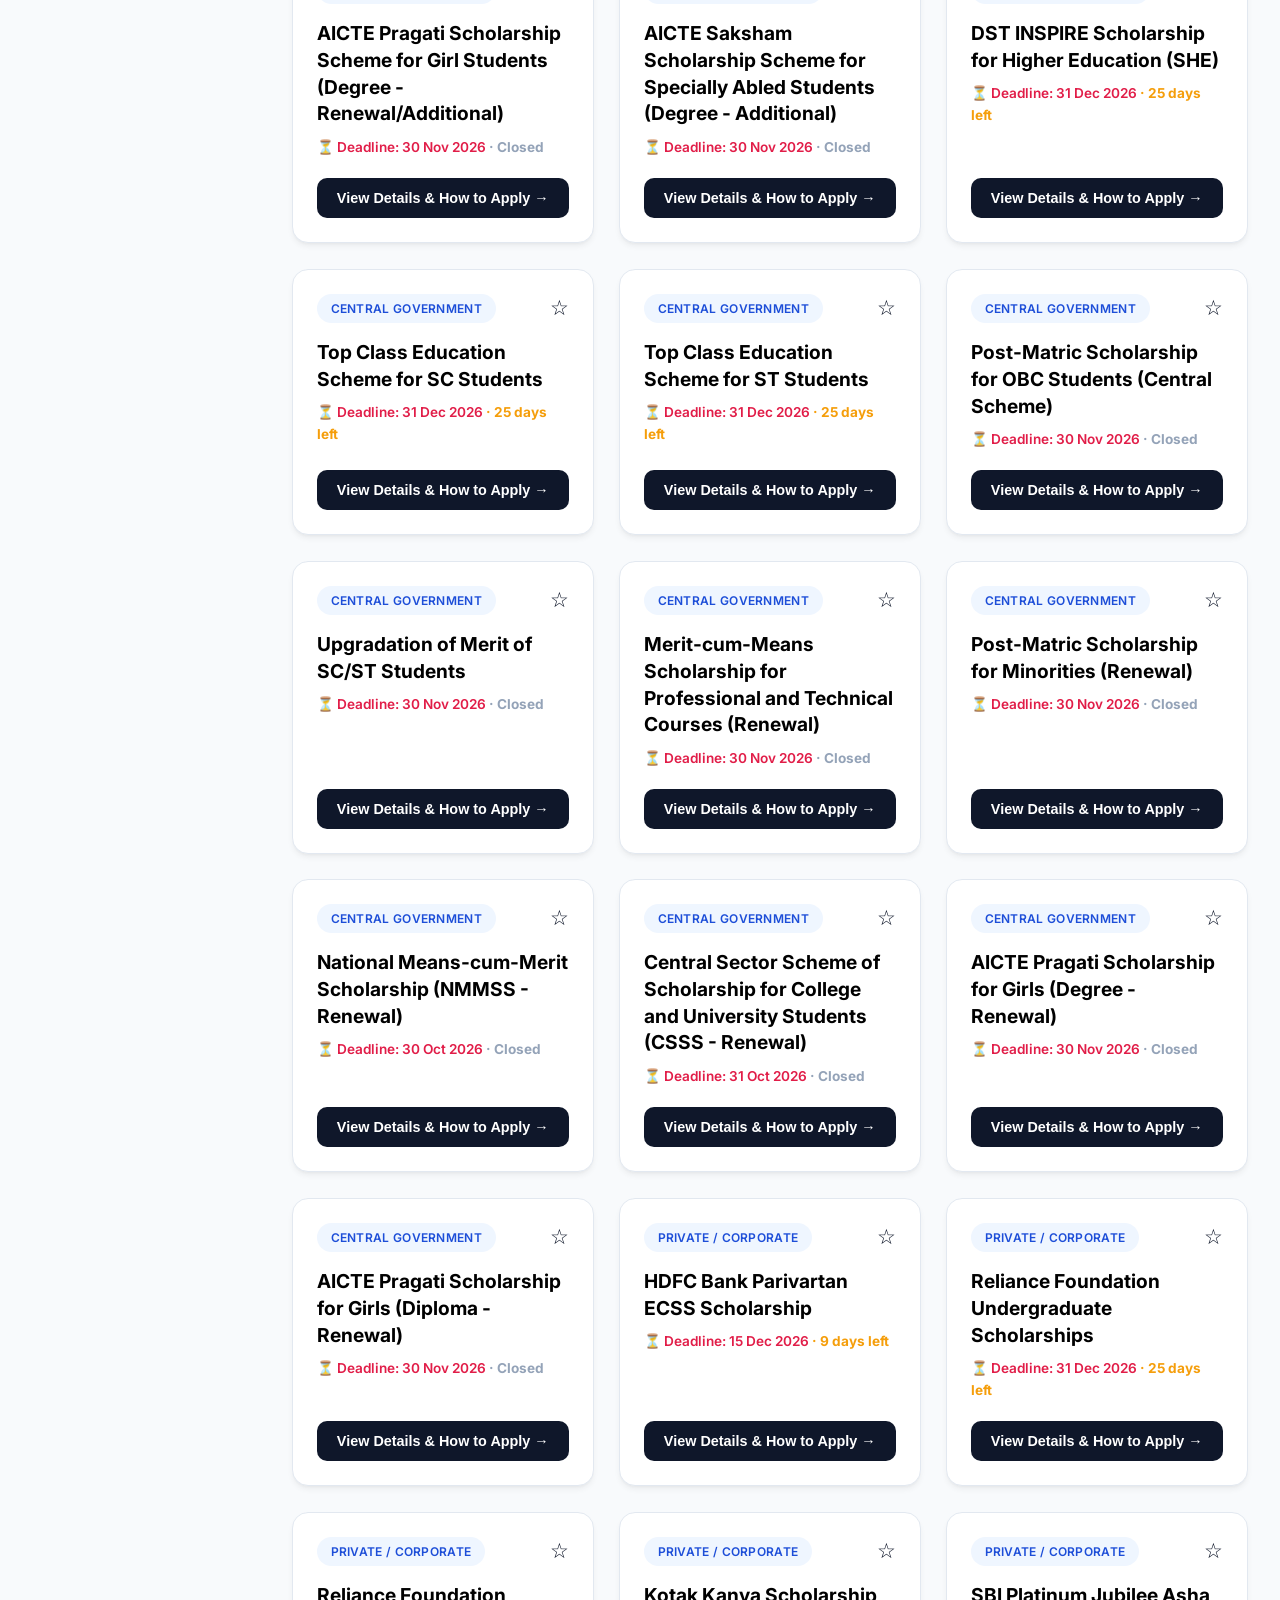
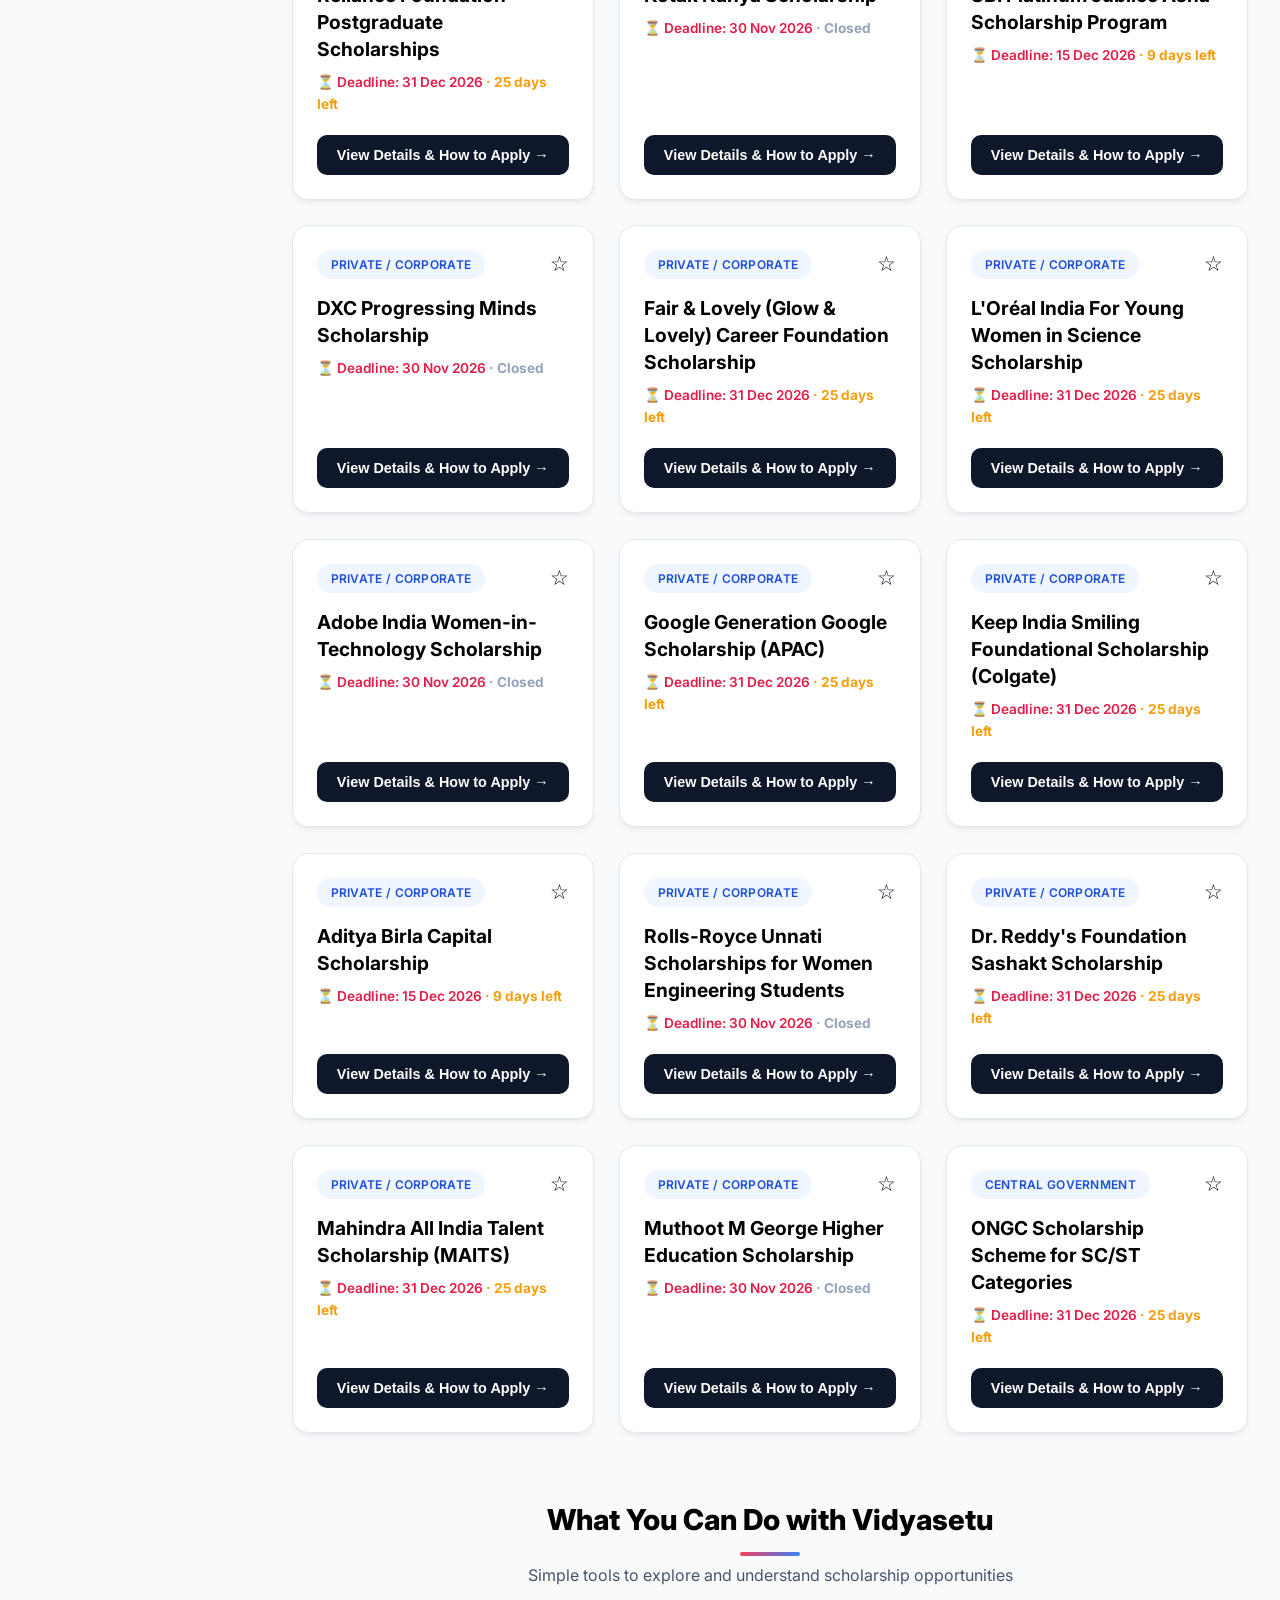
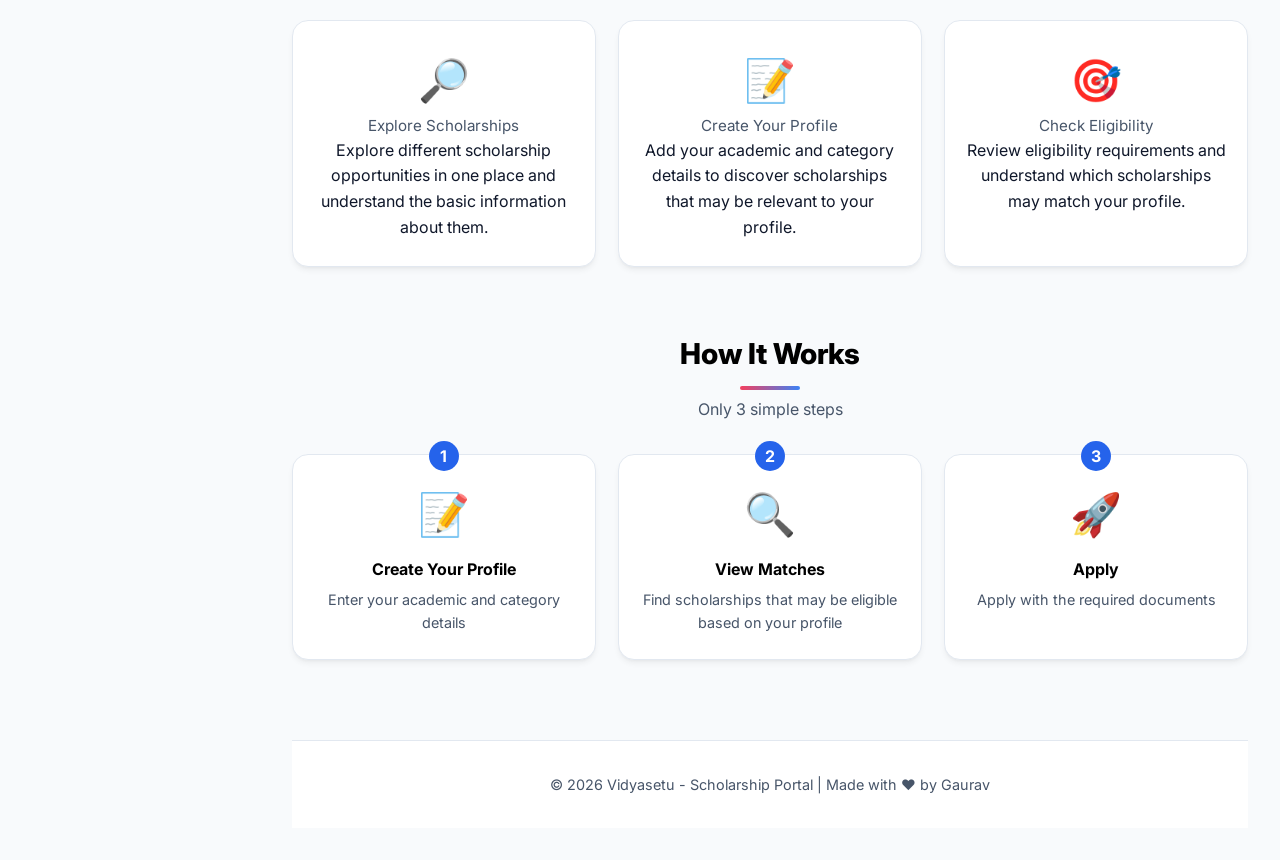
==== commit 4b281080: "Revamp dashboard layout and improve responsiveness Updated the dashboard layout and styles for bette" ====
--- a/dashboard.html
+++ b/dashboard.html
@@ -3,34 +3,290 @@
 <head>
     <meta charset="UTF-8">
     <meta name="viewport" content="width=device-width, initial-scale=1.0">
-    <title>Vidyasetu - Dashboard</title>
+    <title>Vidyasetu - Scholarship Portal</title>
+    <link rel="preconnect" href="https://fonts.googleapis.com">
+    <link rel="preconnect" href="https://fonts.gstatic.com" crossorigin>
+    <link href="https://fonts.googleapis.com/css2?family=Inter:wght@400;500;600;700;800&display=swap" rel="stylesheet">
     <link rel="stylesheet" href="style.css">
+
+<style>
+/* Dashboard responsive layout - matches the mobile behavior of index.html */
+.mobile-menu-btn,
+.sidebar-toggle,
+.sidebar-overlay,
+.sidebar-mobile-header {
+    display: none;
+}
+
+@media (max-width: 900px) {
+    html,
+    body {
+        width: 100%;
+        max-width: 100%;
+        overflow-x: hidden;
+    }
+
+    .navbar {
+        position: sticky !important;
+        top: 0;
+        padding: 0.75rem 1rem !important;
+        gap: 0.5rem;
+        z-index: 1000 !important;
+    }
+
+    .logo {
+        margin-right: auto;
+        white-space: nowrap;
+        font-size: 1.2rem !important;
+    }
+
+    .mobile-menu-btn {
+        display: inline-flex;
+        align-items: center;
+        justify-content: center;
+        border: 0;
+        background: transparent;
+        color: var(--text-color);
+        font-size: 1.5rem;
+        cursor: pointer;
+        padding: 0.4rem;
+        line-height: 1;
+    }
+
+    .nav-links {
+        display: none !important;
+        position: absolute;
+        top: 100%;
+        left: 0.75rem;
+        right: 0.75rem;
+        flex-direction: column;
+        align-items: stretch !important;
+        gap: 0.35rem !important;
+        padding: 0.75rem;
+        flex-wrap: nowrap !important;
+        border-radius: 14px;
+        background: var(--card-bg);
+        border: 1px solid var(--border-color);
+        box-shadow: 0 12px 30px rgba(0,0,0,.15);
+        z-index: 1100;
+    }
+
+    .nav-links.active-mobile-menu {
+        display: flex !important;
+    }
+
+    .nav-links a,
+    .nav-links button,
+    .nav-links .profile-menu-container {
+        width: 100%;
+        box-sizing: border-box;
+    }
+
+    .nav-links a {
+        display: block;
+        padding: 0.7rem 0.75rem;
+    }
+
+    .app-layout {
+        display: block !important;
+        width: 100%;
+        min-width: 0;
+    }
+
+    /* Same slide-in sidebar used on the updated index page */
+    .sidebar {
+        position: fixed !important;
+        top: 0;
+        left: 0;
+        width: min(86vw, 340px);
+        height: 100dvh;
+        max-height: 100dvh;
+        overflow-y: auto;
+        z-index: 1200 !important;
+        margin: 0 !important;
+        padding: 1.25rem !important;
+        box-sizing: border-box;
+        transform: translateX(-105%);
+        transition: transform 0.28s ease;
+        box-shadow: 12px 0 35px rgba(0,0,0,.2);
+    }
+
+    .sidebar.sidebar-open {
+        transform: translateX(0);
+    }
+
+    .sidebar-mobile-header {
+        display: flex;
+        align-items: center;
+        justify-content: space-between;
+        gap: 0.75rem;
+        margin-bottom: 1rem;
+    }
+
+    .sidebar-mobile-header h3 {
+        margin: 0;
+    }
+
+    .sidebar-close {
+        border: 0;
+        background: transparent;
+        color: var(--text-color);
+        font-size: 2rem;
+        line-height: 1;
+        cursor: pointer;
+        padding: 0.1rem 0.35rem;
+    }
+
+    .sidebar-toggle {
+        display: inline-flex;
+        align-items: center;
+        justify-content: center;
+        gap: 0.5rem;
+        position: sticky;
+        top: 0.75rem;
+        z-index: 800;
+        width: calc(100% - 1.5rem);
+        margin: 0.75rem;
+        padding: 0.7rem 1rem;
+        border: 0;
+        border-radius: 10px;
+        cursor: pointer;
+        font: inherit;
+        font-weight: 700;
+        background: var(--primary-color);
+        color: #fff;
+        box-shadow: 0 5px 15px rgba(0,0,0,.12);
+    }
+
+    .sidebar-overlay {
+        display: block;
+        position: fixed;
+        inset: 0;
+        z-index: 1150;
+        background: rgba(0,0,0,.48);
+        opacity: 0;
+        pointer-events: none;
+        transition: opacity 0.25s ease;
+    }
+
+    .sidebar-overlay.sidebar-overlay-visible {
+        opacity: 1;
+        pointer-events: auto;
+    }
+
+    body.sidebar-lock {
+        overflow: hidden;
+    }
+
+    .main-content {
+        width: 100% !important;
+        min-width: 0 !important;
+        max-width: 100% !important;
+        box-sizing: border-box;
+        padding: 1rem !important;
+    }
+
+    .main-content h1 {
+        font-size: clamp(1.65rem, 7vw, 2.2rem);
+        line-height: 1.2;
+        overflow-wrap: anywhere;
+    }
+
+    .filter-section {
+        display: grid !important;
+        grid-template-columns: 1fr !important;
+        gap: 0.75rem !important;
+        width: 100%;
+    }
+
+    .filter-section input,
+    .filter-section select {
+        width: 100% !important;
+        min-width: 0 !important;
+        box-sizing: border-box;
+    }
+
+    .scholarship-grid {
+        grid-template-columns: 1fr !important;
+        width: 100%;
+        min-width: 0;
+    }
+
+    .scholarship-grid > * {
+        min-width: 0;
+        max-width: 100%;
+    }
+
+    .modal-content {
+        width: calc(100% - 1.5rem) !important;
+        max-width: 100%;
+        max-height: 90dvh;
+        overflow-y: auto;
+        box-sizing: border-box;
+    }
+}
+
+@media (max-width: 520px) {
+    .navbar {
+        padding: 0.7rem 0.85rem !important;
+    }
+
+    .main-content {
+        padding: 0.85rem 0.75rem 2rem !important;
+    }
+
+    .sidebar-toggle {
+        margin-left: 0.75rem;
+        margin-right: 0.75rem;
+        width: calc(100% - 1.5rem);
+    }
+}
+</style>
+
 </head>
 <body>
-    <header class="navbar" style="display: flex; justify-content: space-between; align-items: center; padding: 1rem 2rem; background: var(--card-bg); border-bottom: 1px solid var(--border-color); position: sticky; top: 0; z-index: 100;">
-        <div class="logo" style="font-size: 1.4rem; font-weight: bold; color: var(--primary-color);">
-            <span style="font-size: 1.5rem;">🎯</span> <strong>Vidyasetu</strong>
+    <!-- Scroll progress bar -->
+    <div class="scroll-progress" id="scrollProgress"></div>
+
+    <!-- Background floating decorations -->
+    <span class="page-deco d1">📚</span>
+    <span class="page-deco d2">🎓</span>
+    <span class="page-deco d3">✏️</span>
+
+    <!-- Top strip -->
+    <div class="top-strip">
+        <span>🇮🇳 Scholarship Information Portal</span>
+        <span>Academic Year 2026-27</span>
+    </div>
+
+    <!-- Navbar -->
+    <header class="navbar">
+        <div class="logo">
+            <span>🎯</span> Vidya<span>setu</span>
         </div>
-        <nav class="nav-links" style="display: flex; gap: 1.5rem; align-items: center; flex-wrap: wrap;">
-            <a href="index.html" style="color: var(--text-color); text-decoration: none; font-weight: 500;">Home</a>
-            <a href="dashboard.html" class="active" style="color: var(--text-color); text-decoration: none; font-weight: 500;">Dashboard</a>
-            <a href="saved.html" style="color: var(--text-color); text-decoration: none; font-weight: 500;">Saved ⭐</a>
-            <a href="quiz.html" style="color: var(--text-color); text-decoration: none; font-weight: 500;">Eligibility Quiz</a>
-            <a href="deadlines.html" style="color: var(--text-color); text-decoration: none; font-weight: 500;">Deadlines ⏳</a>
-            
-            <button id="themeToggleBtn" class="theme-btn" title="Toggle Theme" style="background: none; border: none; cursor: pointer; font-size: 1.2rem;">🌙</button>
+        
+        <!-- Mobile Menu Toggle Button -->
+        <button class="mobile-menu-btn" id="mobileMenuBtn" aria-label="Toggle Menu">☰</button>
+
+        <nav class="nav-links" id="navLinks">
+            <a href="index.html" class="active">Home</a>
+            <a href="dashboard.html" id="dashboardNavLink">Dashboard</a>
+            <a href="saved.html">Saved ⭐</a>
+            <a href="quiz.html">Eligibility Quiz</a>
+
+            <button id="themeToggleBtn" class="theme-btn" title="Toggle Theme">🌙</button>
             <div id="authLinkContainer" class="profile-menu-container">
-                <!-- Profile dropdown will be injected here -->
+                <!-- Dynamically populated profile icon or login link -->
             </div>
         </nav>
     </header>
 
     <div class="app-layout">
-        <!-- Left Sidebar with Hover Dropdowns -->
+        <!-- Left Sidebar -->
         <aside class="sidebar">
-            <h3>📂 Quick Browse</h3>
-            
-            <!-- School Section -->
+            <h3>📂 Quick Explore</h3>
+
+            <!-- School -->
             <div class="menu-category">
                 <div class="menu-title">🏫 School <span>▼</span></div>
                 <ul class="submenu">
@@ -41,77 +297,231 @@
                 </ul>
             </div>
 
-            <!-- College Section -->
+            <!-- College -->
             <div class="menu-category">
                 <div class="menu-title">🎓 College <span>▼</span></div>
                 <ul class="submenu">
-                    <!-- Diploma -->
                     <li class="sub-dropdown">
                         <a href="#">Diploma &rsaquo;</a>
-                        <ul class="nested-menu submenu" style="display: block; padding-left: 0.5rem;">
+                        <ul class="nested-menu submenu">
                             <li><button class="sub-filter-btn" onclick="filterByCourse('Diploma')">All Diploma</button></li>
                         </ul>
                     </li>
-                    <!-- Undergraduate -->
                     <li class="sub-dropdown">
                         <a href="#">Undergraduate (UG) &rsaquo;</a>
-                        <ul class="nested-menu submenu" style="display: block; padding-left: 0.5rem;">
+                        <ul class="nested-menu submenu">
                             <li><button class="sub-filter-btn" onclick="filterByCourse('BCA')">BCA</button></li>
                             <li><button class="sub-filter-btn" onclick="filterByCourse('BTech')">B.Tech / Engineering</button></li>
                             <li><button class="sub-filter-btn" onclick="filterByCourse('BSc')">B.Sc / Science</button></li>
                         </ul>
                     </li>
-                    <!-- Postgraduate -->
                     <li class="sub-dropdown">
                         <a href="#">Postgraduate (PG) &rsaquo;</a>
-                        <ul class="nested-menu submenu" style="display: block; padding-left: 0.5rem;">
+                        <ul class="nested-menu submenu">
                             <li><button class="sub-filter-btn" onclick="filterByCourse('Post Graduation')">Masters / Post Graduation</button></li>
                         </ul>
                     </li>
                 </ul>
             </div>
 
-            <!-- Category Shortcuts -->
+            <!-- Categories -->
             <div class="menu-category" style="margin-top: 2rem;">
                 <div class="menu-title">🏛️ Categories</div>
                 <ul class="submenu" style="display: block;">
                     <li><button class="sub-filter-btn" onclick="filterByCategory('Central Government')">Central Schemes</button></li>
                     <li><button class="sub-filter-btn" onclick="filterByCategory('State Government')">State Schemes</button></li>
-                    <li><button class="sub-filter-btn" onclick="filterByCategory('Private / Corporate')">Corporate & CSR</button></li>
+                    <li><button class="sub-filter-btn" onclick="filterByCategory('Private / Corporate')">Corporate &amp; CSR</button></li>
                 </ul>
             </div>
         </aside>
 
-        <!-- Main Content Area -->
+        <!-- Main Content -->
         <main class="main-content">
-            <h1 id="welcomeText">Welcome!</h1>
-            <p id="profileSummaryText" style="color: var(--text-secondary); margin-bottom: 2rem;"></p>
-
-            <div class="filter-section" style="display: flex; gap: 1rem; margin-bottom: 2rem; flex-wrap: wrap;">
-                <input type="text" id="dashSearch" placeholder="Filter your matched scholarships..." style="flex: 1; padding: 0.75rem; border-radius: 8px; border: 1px solid var(--border-color); background: var(--card-bg); color: var(--text-color);">
-                <select id="dashCategoryFilter" style="padding: 0.75rem; border-radius: 8px; border: 1px solid var(--border-color); background: var(--card-bg); color: var(--text-color);">
-                    <option value="">All Categories</option>
-                    <option value="Central Government">Central Government</option>
-                    <option value="State Government">State Government</option>
-                    <option value="Private / Corporate">Private / Corporate</option>
-                </select>
-            </div>
-
-            <h2 style="margin-bottom: 1rem; display: flex; align-items: center; gap: 0.5rem;">
-                ✅ 100% Eligible Scholarships
-            </h2>
-            <div id="scholarshipsContainer" class="scholarship-grid"></div>
+
+            <!-- Hero banner slider -->
+            <section class="hero-banner reveal">
+                <span class="hero-deco left">🎓</span>
+                <span class="hero-deco right">📚</span>
+                <span class="hero-deco small top-left">✏️</span>
+                <span class="hero-deco small bottom-right">📜</span>
+
+                <div class="slide active">
+                    <h1>Find the Right Scholarship, <span class="highlight">Instantly</span></h1>
+                    <p>Connect with Central, State, and Private scholarships tailored to your profile, category, and academic goals.</p>
+                    <div id="heroActionContainer">
+                        <a href="profile.html" class="btn-primary" id="setupProfileHeroBtn">Setup Profile &amp; Get Matched &rarr;</a>
+                    </div>
+                </div>
+
+                <div class="slide">
+                    <h1>Empowering and <span class="highlight">Inspiring</span></h1>
+                    <p>Students to Excel as Life Long Learners</p>
+                </div>
+
+                <div class="slide">
+                    <h1>Check <span class="highlight">Eligibility</span> in Seconds</h1>
+                    <p>Complete your profile and discover matching scholarships instantly</p>
+                </div>
+
+                <button class="slider-arrow prev" aria-label="Previous slide">‹</button>
+                <button class="slider-arrow next" aria-label="Next slide">›</button>
+                <div class="slider-dots"></div>
+            </section>
+
+            <!-- Explore all scholarships -->
+            <section class="directory-section" id="explore">
+                <h2>Explore All Scholarships</h2>
+                <div class="search-filter-bar">
+                    <input type="text" id="globalSearch" placeholder="Search scholarship name or provider...">
+                    <select id="filterProvider">
+                        <option value="">All Providers</option>
+                        <option value="Central Government">Central Government</option>
+                        <option value="State Government">State Government</option>
+                        <option value="Private / Corporate">Private / Corporate</option>
+                    </select>
+                </div>
+                <div id="allScholarshipsContainer" class="scholarship-grid"></div>
+            </section>
+
+            <!-- What you can do -->
+            <section class="info-section reveal">
+                <h2 class="section-title">What You Can Do with Vidyasetu</h2>
+                <p class="section-sub">Simple tools to explore and understand scholarship opportunities</p>
+                <div class="stats-grid">
+                    <div class="stat-card">
+                        <div class="stat-icon">🔎</div>
+                        <div class="stat-label">Explore Scholarships</div>
+                        <p>Explore different scholarship opportunities in one place and understand the basic information about them.</p>
+                    </div>
+                    <div class="stat-card">
+                        <div class="stat-icon">📝</div>
+                        <div class="stat-label">Create Your Profile</div>
+                        <p>Add your academic and category details to discover scholarships that may be relevant to your profile.</p>
+                    </div>
+                    <div class="stat-card">
+                        <div class="stat-icon">🎯</div>
+                        <div class="stat-label">Check Eligibility</div>
+                        <p>Review eligibility requirements and understand which scholarships may match your profile.</p>
+                    </div>
+                </div>
+            </section>
+
+            <!-- How it works -->
+            <section class="info-section reveal">
+                <h2 class="section-title">How It Works</h2>
+                <p class="section-sub">Only 3 simple steps</p>
+                <div class="steps-grid">
+                    <div class="step-card">
+                        <span class="step-no">1</span>
+                        <div class="step-icon">📝</div>
+                        <h4>Create Your Profile</h4>
+                        <p>Enter your academic and category details</p>
+                    </div>
+                    <div class="step-card">
+                        <span class="step-no">2</span>
+                        <div class="step-icon">🔍</div>
+                        <h4>View Matches</h4>
+                        <p>Find scholarships that may be eligible based on your profile</p>
+                    </div>
+                    <div class="step-card">
+                        <span class="step-no">3</span>
+                        <div class="step-icon">🚀</div>
+                        <h4>Apply</h4>
+                        <p>Apply with the required documents</p>
+                    </div>
+                </div>
+            </section>
+
+            <!-- Footer -->
+            <footer class="site-footer" style="width: 100%;">
+                © 2026 Vidyasetu - Scholarship Portal | Made with ❤️ by Gaurav
+            </footer>
         </main>
     </div>
 
     <!-- Modal for Detailed Guide -->
     <div id="scholarshipModal" class="modal">
-        <div class="modal-content" style="background: var(--card-bg); color: var(--text-color);">
+        <div class="modal-content">
             <span class="close-btn">&times;</span>
             <div id="modalBody"></div>
         </div>
     </div>
 
+    <!-- Extras -->
+    <button class="back-to-top" id="backToTop" aria-label="Back to top">↑</button>
+    <div class="toast" id="toast"></div>
+
     <script src="script.js"></script>
+    
+    <!-- Mobile Menu Toggle Script -->
+    <script>
+        const mobileMenuBtn = document.getElementById('mobileMenuBtn');
+        const navLinks = document.getElementById('navLinks');
+
+        mobileMenuBtn.addEventListener('click', () => {
+            navLinks.classList.toggle('active-mobile-menu');
+        });
+    </script>
+
+<script>
+(() => {
+    const mobileMenuBtn = document.getElementById('mobileMenuBtn');
+    const navLinks = document.querySelector('.nav-links');
+
+    const sidebarToggle = document.getElementById('sidebarToggle');
+    const sidebar = document.getElementById('dashboardSidebar');
+    const sidebarClose = document.getElementById('sidebarClose');
+    const sidebarOverlay = document.getElementById('sidebarOverlay');
+
+    const closeSidebar = () => {
+        if (!sidebar) return;
+        sidebar.classList.remove('sidebar-open');
+        sidebarOverlay?.classList.remove('sidebar-overlay-visible');
+        sidebarToggle?.setAttribute('aria-expanded', 'false');
+        document.body.classList.remove('sidebar-lock');
+    };
+
+    const openSidebar = () => {
+        if (!sidebar) return;
+        sidebar.classList.add('sidebar-open');
+        sidebarOverlay?.classList.add('sidebar-overlay-visible');
+        sidebarToggle?.setAttribute('aria-expanded', 'true');
+        document.body.classList.add('sidebar-lock');
+    };
+
+    if (mobileMenuBtn && navLinks) {
+        mobileMenuBtn.addEventListener('click', () => {
+            const isOpen = navLinks.classList.toggle('active-mobile-menu');
+            mobileMenuBtn.setAttribute('aria-expanded', String(isOpen));
+        });
+
+        navLinks.querySelectorAll('a').forEach(link => {
+            link.addEventListener('click', () => {
+                navLinks.classList.remove('active-mobile-menu');
+                mobileMenuBtn.setAttribute('aria-expanded', 'false');
+            });
+        });
+    }
+
+    sidebarToggle?.addEventListener('click', openSidebar);
+    sidebarClose?.addEventListener('click', closeSidebar);
+    sidebarOverlay?.addEventListener('click', closeSidebar);
+
+    sidebar?.querySelectorAll('.sub-filter-btn').forEach(button => {
+        button.addEventListener('click', () => {
+            if (window.innerWidth <= 900) closeSidebar();
+        });
+    });
+
+    window.addEventListener('resize', () => {
+        if (window.innerWidth > 900) {
+            closeSidebar();
+            navLinks?.classList.remove('active-mobile-menu');
+            mobileMenuBtn?.setAttribute('aria-expanded', 'false');
+        }
+    });
+})();
+</script>
+
 </body>
-</html>+</html>
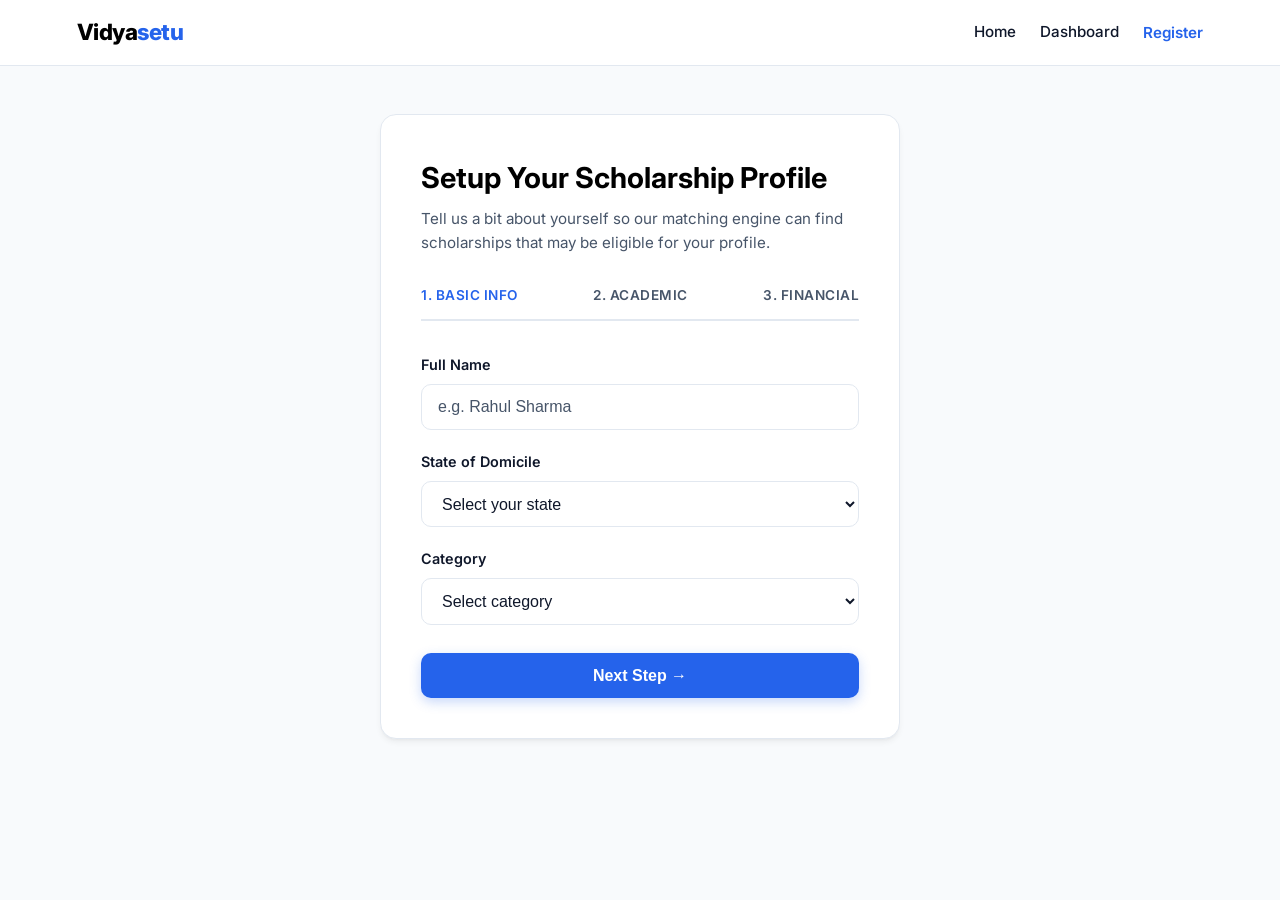
==== commit a0d57a98: "Refactor dashboard.html structure and styles" ====
--- a/dashboard.html
+++ b/dashboard.html
@@ -3,290 +3,49 @@
 <head>
     <meta charset="UTF-8">
     <meta name="viewport" content="width=device-width, initial-scale=1.0">
-    <title>Vidyasetu - Scholarship Portal</title>
+    <title>Dashboard - Vidyasetu</title>
     <link rel="preconnect" href="https://fonts.googleapis.com">
     <link rel="preconnect" href="https://fonts.gstatic.com" crossorigin>
     <link href="https://fonts.googleapis.com/css2?family=Inter:wght@400;500;600;700;800&display=swap" rel="stylesheet">
     <link rel="stylesheet" href="style.css">
-
-<style>
-/* Dashboard responsive layout - matches the mobile behavior of index.html */
-.mobile-menu-btn,
-.sidebar-toggle,
-.sidebar-overlay,
-.sidebar-mobile-header {
-    display: none;
-}
-
-@media (max-width: 900px) {
-    html,
-    body {
-        width: 100%;
-        max-width: 100%;
-        overflow-x: hidden;
-    }
-
-    .navbar {
-        position: sticky !important;
-        top: 0;
-        padding: 0.75rem 1rem !important;
-        gap: 0.5rem;
-        z-index: 1000 !important;
-    }
-
-    .logo {
-        margin-right: auto;
-        white-space: nowrap;
-        font-size: 1.2rem !important;
-    }
-
-    .mobile-menu-btn {
-        display: inline-flex;
-        align-items: center;
-        justify-content: center;
-        border: 0;
-        background: transparent;
-        color: var(--text-color);
-        font-size: 1.5rem;
-        cursor: pointer;
-        padding: 0.4rem;
-        line-height: 1;
-    }
-
-    .nav-links {
-        display: none !important;
-        position: absolute;
-        top: 100%;
-        left: 0.75rem;
-        right: 0.75rem;
-        flex-direction: column;
-        align-items: stretch !important;
-        gap: 0.35rem !important;
-        padding: 0.75rem;
-        flex-wrap: nowrap !important;
-        border-radius: 14px;
-        background: var(--card-bg);
-        border: 1px solid var(--border-color);
-        box-shadow: 0 12px 30px rgba(0,0,0,.15);
-        z-index: 1100;
-    }
-
-    .nav-links.active-mobile-menu {
-        display: flex !important;
-    }
-
-    .nav-links a,
-    .nav-links button,
-    .nav-links .profile-menu-container {
-        width: 100%;
-        box-sizing: border-box;
-    }
-
-    .nav-links a {
-        display: block;
-        padding: 0.7rem 0.75rem;
-    }
-
-    .app-layout {
-        display: block !important;
-        width: 100%;
-        min-width: 0;
-    }
-
-    /* Same slide-in sidebar used on the updated index page */
-    .sidebar {
-        position: fixed !important;
-        top: 0;
-        left: 0;
-        width: min(86vw, 340px);
-        height: 100dvh;
-        max-height: 100dvh;
-        overflow-y: auto;
-        z-index: 1200 !important;
-        margin: 0 !important;
-        padding: 1.25rem !important;
-        box-sizing: border-box;
-        transform: translateX(-105%);
-        transition: transform 0.28s ease;
-        box-shadow: 12px 0 35px rgba(0,0,0,.2);
-    }
-
-    .sidebar.sidebar-open {
-        transform: translateX(0);
-    }
-
-    .sidebar-mobile-header {
-        display: flex;
-        align-items: center;
-        justify-content: space-between;
-        gap: 0.75rem;
-        margin-bottom: 1rem;
-    }
-
-    .sidebar-mobile-header h3 {
-        margin: 0;
-    }
-
-    .sidebar-close {
-        border: 0;
-        background: transparent;
-        color: var(--text-color);
-        font-size: 2rem;
-        line-height: 1;
-        cursor: pointer;
-        padding: 0.1rem 0.35rem;
-    }
-
-    .sidebar-toggle {
-        display: inline-flex;
-        align-items: center;
-        justify-content: center;
-        gap: 0.5rem;
-        position: sticky;
-        top: 0.75rem;
-        z-index: 800;
-        width: calc(100% - 1.5rem);
-        margin: 0.75rem;
-        padding: 0.7rem 1rem;
-        border: 0;
-        border-radius: 10px;
-        cursor: pointer;
-        font: inherit;
-        font-weight: 700;
-        background: var(--primary-color);
-        color: #fff;
-        box-shadow: 0 5px 15px rgba(0,0,0,.12);
-    }
-
-    .sidebar-overlay {
-        display: block;
-        position: fixed;
-        inset: 0;
-        z-index: 1150;
-        background: rgba(0,0,0,.48);
-        opacity: 0;
-        pointer-events: none;
-        transition: opacity 0.25s ease;
-    }
-
-    .sidebar-overlay.sidebar-overlay-visible {
-        opacity: 1;
-        pointer-events: auto;
-    }
-
-    body.sidebar-lock {
-        overflow: hidden;
-    }
-
-    .main-content {
-        width: 100% !important;
-        min-width: 0 !important;
-        max-width: 100% !important;
-        box-sizing: border-box;
-        padding: 1rem !important;
-    }
-
-    .main-content h1 {
-        font-size: clamp(1.65rem, 7vw, 2.2rem);
-        line-height: 1.2;
-        overflow-wrap: anywhere;
-    }
-
-    .filter-section {
-        display: grid !important;
-        grid-template-columns: 1fr !important;
-        gap: 0.75rem !important;
-        width: 100%;
-    }
-
-    .filter-section input,
-    .filter-section select {
-        width: 100% !important;
-        min-width: 0 !important;
-        box-sizing: border-box;
-    }
-
-    .scholarship-grid {
-        grid-template-columns: 1fr !important;
-        width: 100%;
-        min-width: 0;
-    }
-
-    .scholarship-grid > * {
-        min-width: 0;
-        max-width: 100%;
-    }
-
-    .modal-content {
-        width: calc(100% - 1.5rem) !important;
-        max-width: 100%;
-        max-height: 90dvh;
-        overflow-y: auto;
-        box-sizing: border-box;
-    }
-}
-
-@media (max-width: 520px) {
-    .navbar {
-        padding: 0.7rem 0.85rem !important;
-    }
-
-    .main-content {
-        padding: 0.85rem 0.75rem 2rem !important;
-    }
-
-    .sidebar-toggle {
-        margin-left: 0.75rem;
-        margin-right: 0.75rem;
-        width: calc(100% - 1.5rem);
-    }
-}
-</style>
-
 </head>
 <body>
-    <!-- Scroll progress bar -->
     <div class="scroll-progress" id="scrollProgress"></div>
 
-    <!-- Background floating decorations -->
-    <span class="page-deco d1">📚</span>
-    <span class="page-deco d2">🎓</span>
-    <span class="page-deco d3">✏️</span>
-
-    <!-- Top strip -->
     <div class="top-strip">
         <span>🇮🇳 Scholarship Information Portal</span>
         <span>Academic Year 2026-27</span>
     </div>
 
-    <!-- Navbar -->
     <header class="navbar">
         <div class="logo">
             <span>🎯</span> Vidya<span>setu</span>
         </div>
-        
-        <!-- Mobile Menu Toggle Button -->
-        <button class="mobile-menu-btn" id="mobileMenuBtn" aria-label="Toggle Menu">☰</button>
+
+        <button class="mobile-menu-btn" id="mobileMenuBtn" aria-label="Toggle navigation" aria-expanded="false">☰</button>
 
         <nav class="nav-links" id="navLinks">
-            <a href="index.html" class="active">Home</a>
-            <a href="dashboard.html" id="dashboardNavLink">Dashboard</a>
+            <a href="index.html">Home</a>
+            <a href="dashboard.html" id="dashboardNavLink" class="active">Dashboard</a>
             <a href="saved.html">Saved ⭐</a>
             <a href="quiz.html">Eligibility Quiz</a>
+            <a href="deadlines.html">Deadlines ⏳</a>
 
             <button id="themeToggleBtn" class="theme-btn" title="Toggle Theme">🌙</button>
-            <div id="authLinkContainer" class="profile-menu-container">
-                <!-- Dynamically populated profile icon or login link -->
-            </div>
+            <div id="authLinkContainer" class="profile-menu-container"></div>
         </nav>
     </header>
 
     <div class="app-layout">
-        <!-- Left Sidebar -->
-        <aside class="sidebar">
+        <div class="sidebar-overlay" id="sidebarOverlay"></div>
+
+        <aside class="sidebar" id="dashboardSidebar">
+            <div class="sidebar-mobile-header">
+                <strong>Filters</strong>
+                <button class="sidebar-close" id="sidebarClose" aria-label="Close filters">&times;</button>
+            </div>
             <h3>📂 Quick Explore</h3>
 
-            <!-- School -->
             <div class="menu-category">
                 <div class="menu-title">🏫 School <span>▼</span></div>
                 <ul class="submenu">
@@ -297,7 +56,6 @@
                 </ul>
             </div>
 
-            <!-- College -->
             <div class="menu-category">
                 <div class="menu-title">🎓 College <span>▼</span></div>
                 <ul class="submenu">
@@ -324,7 +82,6 @@
                 </ul>
             </div>
 
-            <!-- Categories -->
             <div class="menu-category" style="margin-top: 2rem;">
                 <div class="menu-title">🏛️ Categories</div>
                 <ul class="submenu" style="display: block;">
@@ -335,111 +92,33 @@
             </div>
         </aside>
 
-        <!-- Main Content -->
         <main class="main-content">
+            <button class="sidebar-toggle" id="sidebarToggle" aria-expanded="false">📂 Quick Explore (Class / Course)</button>
 
-            <!-- Hero banner slider -->
-            <section class="hero-banner reveal">
-                <span class="hero-deco left">🎓</span>
-                <span class="hero-deco right">📚</span>
-                <span class="hero-deco small top-left">✏️</span>
-                <span class="hero-deco small bottom-right">📜</span>
+            <section class="directory-section" id="dashboardSection">
+                <h1 id="welcomeText" style="font-size: 2rem; font-weight: 800; margin-bottom: 0.4rem;">Welcome!</h1>
+                <p id="profileSummaryText" style="color: var(--text-secondary); margin-bottom: 1.5rem;"></p>
 
-                <div class="slide active">
-                    <h1>Find the Right Scholarship, <span class="highlight">Instantly</span></h1>
-                    <p>Connect with Central, State, and Private scholarships tailored to your profile, category, and academic goals.</p>
-                    <div id="heroActionContainer">
-                        <a href="profile.html" class="btn-primary" id="setupProfileHeroBtn">Setup Profile &amp; Get Matched &rarr;</a>
-                    </div>
-                </div>
-
-                <div class="slide">
-                    <h1>Empowering and <span class="highlight">Inspiring</span></h1>
-                    <p>Students to Excel as Life Long Learners</p>
-                </div>
-
-                <div class="slide">
-                    <h1>Check <span class="highlight">Eligibility</span> in Seconds</h1>
-                    <p>Complete your profile and discover matching scholarships instantly</p>
-                </div>
-
-                <button class="slider-arrow prev" aria-label="Previous slide">‹</button>
-                <button class="slider-arrow next" aria-label="Next slide">›</button>
-                <div class="slider-dots"></div>
-            </section>
-
-            <!-- Explore all scholarships -->
-            <section class="directory-section" id="explore">
-                <h2>Explore All Scholarships</h2>
+                <h2>Your Matched Scholarships (<span id="matchCount">0</span>)</h2>
                 <div class="search-filter-bar">
-                    <input type="text" id="globalSearch" placeholder="Search scholarship name or provider...">
-                    <select id="filterProvider">
+                    <input type="text" id="dashSearch" placeholder="Search within your matches...">
+                    <select id="dashCategoryFilter">
                         <option value="">All Providers</option>
                         <option value="Central Government">Central Government</option>
                         <option value="State Government">State Government</option>
                         <option value="Private / Corporate">Private / Corporate</option>
                     </select>
                 </div>
-                <div id="allScholarshipsContainer" class="scholarship-grid"></div>
+
+                <div id="scholarshipsContainer" class="scholarship-grid"></div>
             </section>
 
-            <!-- What you can do -->
-            <section class="info-section reveal">
-                <h2 class="section-title">What You Can Do with Vidyasetu</h2>
-                <p class="section-sub">Simple tools to explore and understand scholarship opportunities</p>
-                <div class="stats-grid">
-                    <div class="stat-card">
-                        <div class="stat-icon">🔎</div>
-                        <div class="stat-label">Explore Scholarships</div>
-                        <p>Explore different scholarship opportunities in one place and understand the basic information about them.</p>
-                    </div>
-                    <div class="stat-card">
-                        <div class="stat-icon">📝</div>
-                        <div class="stat-label">Create Your Profile</div>
-                        <p>Add your academic and category details to discover scholarships that may be relevant to your profile.</p>
-                    </div>
-                    <div class="stat-card">
-                        <div class="stat-icon">🎯</div>
-                        <div class="stat-label">Check Eligibility</div>
-                        <p>Review eligibility requirements and understand which scholarships may match your profile.</p>
-                    </div>
-                </div>
-            </section>
-
-            <!-- How it works -->
-            <section class="info-section reveal">
-                <h2 class="section-title">How It Works</h2>
-                <p class="section-sub">Only 3 simple steps</p>
-                <div class="steps-grid">
-                    <div class="step-card">
-                        <span class="step-no">1</span>
-                        <div class="step-icon">📝</div>
-                        <h4>Create Your Profile</h4>
-                        <p>Enter your academic and category details</p>
-                    </div>
-                    <div class="step-card">
-                        <span class="step-no">2</span>
-                        <div class="step-icon">🔍</div>
-                        <h4>View Matches</h4>
-                        <p>Find scholarships that may be eligible based on your profile</p>
-                    </div>
-                    <div class="step-card">
-                        <span class="step-no">3</span>
-                        <div class="step-icon">🚀</div>
-                        <h4>Apply</h4>
-                        <p>Apply with the required documents</p>
-                    </div>
-                </div>
-            </section>
-
-            <!-- Footer -->
             <footer class="site-footer" style="width: 100%;">
                 © 2026 Vidyasetu - Scholarship Portal | Made with ❤️ by Gaurav
             </footer>
         </main>
     </div>
 
-    <!-- Modal for Detailed Guide -->
     <div id="scholarshipModal" class="modal">
         <div class="modal-content">
             <span class="close-btn">&times;</span>
@@ -447,81 +126,59 @@
         </div>
     </div>
 
-    <!-- Extras -->
     <button class="back-to-top" id="backToTop" aria-label="Back to top">↑</button>
     <div class="toast" id="toast"></div>
 
     <script src="script.js"></script>
-    
-    <!-- Mobile Menu Toggle Script -->
     <script>
-        const mobileMenuBtn = document.getElementById('mobileMenuBtn');
-        const navLinks = document.getElementById('navLinks');
+    (() => {
+        const menuBtn = document.getElementById('mobileMenuBtn');
+        const nav = document.getElementById('navLinks');
+        const sidebar = document.getElementById('dashboardSidebar');
+        const toggle = document.getElementById('sidebarToggle');
+        const closeBtn = document.getElementById('sidebarClose');
+        const overlay = document.getElementById('sidebarOverlay');
 
-        mobileMenuBtn.addEventListener('click', () => {
-            navLinks.classList.toggle('active-mobile-menu');
+        const closeSidebar = () => {
+            if (!sidebar) return;
+            sidebar.classList.remove('sidebar-open');
+            if (overlay) overlay.classList.remove('sidebar-overlay-visible');
+            if (toggle) toggle.setAttribute('aria-expanded', 'false');
+            document.body.classList.remove('sidebar-lock');
+        };
+        const openSidebar = () => {
+            if (!sidebar) return;
+            sidebar.classList.add('sidebar-open');
+            if (overlay) overlay.classList.add('sidebar-overlay-visible');
+            if (toggle) toggle.setAttribute('aria-expanded', 'true');
+            document.body.classList.add('sidebar-lock');
+        };
+
+        if (menuBtn && nav) {
+            menuBtn.addEventListener('click', () => {
+                const open = nav.classList.toggle('active-mobile-menu');
+                menuBtn.setAttribute('aria-expanded', String(open));
+            });
+            nav.querySelectorAll('a').forEach(a => a.addEventListener('click', () => {
+                nav.classList.remove('active-mobile-menu');
+                menuBtn.setAttribute('aria-expanded', 'false');
+            }));
+        }
+
+        if (toggle) toggle.addEventListener('click', openSidebar);
+        if (closeBtn) closeBtn.addEventListener('click', closeSidebar);
+        if (overlay) overlay.addEventListener('click', closeSidebar);
+        if (sidebar) sidebar.querySelectorAll('.sub-filter-btn').forEach(b =>
+            b.addEventListener('click', () => { if (window.innerWidth <= 900) closeSidebar(); }));
+
+        window.addEventListener('resize', () => {
+            if (window.innerWidth > 900) {
+                closeSidebar();
+                if (nav) nav.classList.remove('active-mobile-menu');
+                if (menuBtn) menuBtn.setAttribute('aria-expanded', 'false');
+            }
         });
+    })();
     </script>
-
-<script>
-(() => {
-    const mobileMenuBtn = document.getElementById('mobileMenuBtn');
-    const navLinks = document.querySelector('.nav-links');
-
-    const sidebarToggle = document.getElementById('sidebarToggle');
-    const sidebar = document.getElementById('dashboardSidebar');
-    const sidebarClose = document.getElementById('sidebarClose');
-    const sidebarOverlay = document.getElementById('sidebarOverlay');
-
-    const closeSidebar = () => {
-        if (!sidebar) return;
-        sidebar.classList.remove('sidebar-open');
-        sidebarOverlay?.classList.remove('sidebar-overlay-visible');
-        sidebarToggle?.setAttribute('aria-expanded', 'false');
-        document.body.classList.remove('sidebar-lock');
-    };
-
-    const openSidebar = () => {
-        if (!sidebar) return;
-        sidebar.classList.add('sidebar-open');
-        sidebarOverlay?.classList.add('sidebar-overlay-visible');
-        sidebarToggle?.setAttribute('aria-expanded', 'true');
-        document.body.classList.add('sidebar-lock');
-    };
-
-    if (mobileMenuBtn && navLinks) {
-        mobileMenuBtn.addEventListener('click', () => {
-            const isOpen = navLinks.classList.toggle('active-mobile-menu');
-            mobileMenuBtn.setAttribute('aria-expanded', String(isOpen));
-        });
-
-        navLinks.querySelectorAll('a').forEach(link => {
-            link.addEventListener('click', () => {
-                navLinks.classList.remove('active-mobile-menu');
-                mobileMenuBtn.setAttribute('aria-expanded', 'false');
-            });
-        });
-    }
-
-    sidebarToggle?.addEventListener('click', openSidebar);
-    sidebarClose?.addEventListener('click', closeSidebar);
-    sidebarOverlay?.addEventListener('click', closeSidebar);
-
-    sidebar?.querySelectorAll('.sub-filter-btn').forEach(button => {
-        button.addEventListener('click', () => {
-            if (window.innerWidth <= 900) closeSidebar();
-        });
-    });
-
-    window.addEventListener('resize', () => {
-        if (window.innerWidth > 900) {
-            closeSidebar();
-            navLinks?.classList.remove('active-mobile-menu');
-            mobileMenuBtn?.setAttribute('aria-expanded', 'false');
-        }
-    });
-})();
-</script>
-
 </body>
 </html>
--- a/style.css
+++ b/style.css
@@ -1190,4 +1190,431 @@
     .hero-deco.small { display: none; }
     .search-filter-bar { flex-direction: column; }
     .page-deco { display: none; }
-}+}
+
+/* ==========================================================
+   16. MOBILE NAVIGATION + SIDEBAR FIX
+   Fixes transparent/overlapping mobile menus and keeps the
+   desktop layout unchanged.
+   ========================================================== */
+
+.mobile-menu-btn {
+    display: none;
+    border: 0;
+    background: transparent;
+    color: var(--text-color);
+    cursor: pointer;
+    font-size: 1.55rem;
+    line-height: 1;
+    padding: 0.4rem;
+}
+
+/* Elements used by the mobile sidebar drawer */
+.sidebar-toggle,
+.sidebar-overlay,
+.sidebar-mobile-header {
+    display: none;
+}
+
+@media (max-width: 900px) {
+
+    html,
+    body {
+        width: 100%;
+        max-width: 100%;
+        overflow-x: hidden;
+    }
+
+    /* ---------------- NAVBAR ---------------- */
+
+    .navbar {
+        position: sticky !important;
+        top: 0;
+        z-index: 2000 !important;
+        padding: 0.75rem 1rem !important;
+        gap: 0.5rem;
+    }
+
+    .navbar .logo {
+        margin-right: auto;
+        white-space: nowrap;
+        min-width: 0;
+    }
+
+    .mobile-menu-btn {
+        display: inline-flex !important;
+        align-items: center;
+        justify-content: center;
+        position: relative;
+        z-index: 2003;
+        flex-shrink: 0;
+    }
+
+    /*
+       IMPORTANT:
+       Inline display:flex on dashboard/saved pages is overridden
+       with !important so the mobile menu does not remain stretched
+       across the page.
+    */
+    .navbar .nav-links,
+    .navbar nav {
+        display: none !important;
+        position: absolute !important;
+        top: 100% !important;
+        left: 0 !important;
+        right: 0 !important;
+
+        width: auto !important;
+        height: auto !important;
+        max-height: calc(100dvh - 70px);
+        overflow-y: auto;
+
+        flex-direction: column !important;
+        align-items: stretch !important;
+        justify-content: flex-start !important;
+        gap: 0.2rem !important;
+        flex-wrap: nowrap !important;
+
+        margin: 0 !important;
+        padding: 0.7rem 1rem !important;
+
+        /*
+           Solid background is the main fix for the screenshot.
+           Do NOT use the translucent desktop card background here.
+        */
+        background: #111827 !important;
+        background-color: #111827 !important;
+        opacity: 1 !important;
+        visibility: visible !important;
+
+        border: 0 !important;
+        border-top: 1px solid rgba(255, 255, 255, 0.10) !important;
+        border-radius: 0 !important;
+
+        box-shadow: 0 14px 28px rgba(0, 0, 0, 0.30) !important;
+        backdrop-filter: none !important;
+        -webkit-backdrop-filter: none !important;
+
+        z-index: 2001 !important;
+    }
+
+    body:not(.dark-mode) .navbar .nav-links,
+    body:not(.dark-mode) .navbar nav {
+        background: #ffffff !important;
+        background-color: #ffffff !important;
+        color: var(--text-color);
+        border-bottom: 1px solid var(--border-color) !important;
+    }
+
+    .navbar .nav-links.active-mobile-menu,
+    .navbar nav.active-mobile-menu {
+        display: flex !important;
+    }
+
+    .navbar .nav-links a,
+    .navbar nav a {
+        display: block !important;
+        width: 100% !important;
+        box-sizing: border-box;
+        padding: 0.75rem 0.65rem !important;
+        border-radius: 8px;
+        color: var(--text-color) !important;
+        background: transparent !important;
+        text-decoration: none;
+    }
+
+    .navbar .nav-links a:hover,
+    .navbar .nav-links a.active,
+    .navbar nav a:hover,
+    .navbar nav a.active {
+        background: rgba(37, 99, 235, 0.10) !important;
+        color: var(--primary-color) !important;
+    }
+
+    body.dark-mode .navbar .nav-links a,
+    body.dark-mode .navbar nav a {
+        color: #ffffff !important;
+    }
+
+    .navbar .nav-links .theme-btn,
+    .navbar nav .theme-btn {
+        width: 100% !important;
+        min-height: 42px;
+        text-align: left;
+        border-radius: 8px;
+        padding: 0.65rem !important;
+        box-sizing: border-box;
+    }
+
+    .navbar .nav-links .profile-menu-container,
+    .navbar nav .profile-menu-container {
+        width: 100% !important;
+        box-sizing: border-box;
+    }
+
+    /*
+       Remove desktop underline animation inside the stacked
+       mobile menu so it cannot visually cross other content.
+    */
+    .navbar .nav-links a::after,
+    .navbar nav a::after {
+        display: none !important;
+    }
+
+    /* ---------------- PAGE LAYOUT ---------------- */
+
+    .app-layout {
+        display: block !important;
+        width: 100%;
+        min-width: 0;
+        max-width: 100%;
+    }
+
+    .main-content {
+        width: 100%;
+        min-width: 0;
+        max-width: 100%;
+        box-sizing: border-box;
+        padding: 1rem !important;
+    }
+
+    /*
+       Keep page content below the navbar/menu.
+       These z-index values are intentionally lower than the navbar.
+    */
+    .hero-banner,
+    .main-content,
+    .hero-section,
+    .category-tiles,
+    .info-section,
+    .search-filter-bar,
+    .scholarship-grid {
+        position: relative;
+        z-index: 1;
+    }
+
+    /* ---------------- MOBILE SIDEBAR ---------------- */
+
+    /*
+       The original desktop sidebar is replaced by a slide-in drawer.
+       It is hidden off-screen until .sidebar-open is added by JS.
+    */
+    .sidebar {
+        display: block !important;
+        position: fixed !important;
+        top: 0 !important;
+        left: 0 !important;
+
+        width: min(86vw, 340px) !important;
+        height: 100dvh !important;
+        max-height: 100dvh !important;
+
+        margin: 0 !important;
+        padding: 1.25rem !important;
+        box-sizing: border-box;
+
+        overflow-y: auto;
+        overscroll-behavior: contain;
+
+        background: var(--sidebar-bg) !important;
+        border-right: 1px solid var(--border-color);
+
+        transform: translateX(-105%);
+        transition: transform 0.28s ease;
+
+        z-index: 3001 !important;
+        box-shadow: 12px 0 35px rgba(0, 0, 0, 0.25);
+
+        backdrop-filter: blur(12px);
+        -webkit-backdrop-filter: blur(12px);
+    }
+
+    .sidebar.sidebar-open {
+        transform: translateX(0);
+    }
+
+    .sidebar-mobile-header {
+        display: flex !important;
+        align-items: center;
+        justify-content: space-between;
+        gap: 0.75rem;
+        margin-bottom: 1rem;
+    }
+
+    .sidebar-mobile-header h3 {
+        margin: 0;
+    }
+
+    .sidebar-close {
+        border: 0;
+        background: transparent;
+        color: var(--text-color);
+        font-size: 2rem;
+        line-height: 1;
+        cursor: pointer;
+        padding: 0.1rem 0.35rem;
+    }
+
+    .sidebar-overlay {
+        display: block !important;
+        position: fixed !important;
+        inset: 0 !important;
+        background: rgba(0, 0, 0, 0.52) !important;
+
+        opacity: 0;
+        visibility: hidden;
+        pointer-events: none;
+
+        transition: opacity 0.25s ease, visibility 0.25s ease;
+
+        z-index: 3000 !important;
+    }
+
+    .sidebar-overlay.sidebar-overlay-visible {
+        opacity: 1;
+        visibility: visible;
+        pointer-events: auto;
+    }
+
+    .sidebar-toggle {
+        display: inline-flex !important;
+        align-items: center;
+        justify-content: center;
+        gap: 0.5rem;
+
+        position: relative !important;
+        z-index: 10 !important;
+
+        width: calc(100% - 1.5rem);
+        margin: 0.75rem;
+
+        padding: 0.7rem 1rem;
+        border: 0;
+        border-radius: 10px;
+
+        background: var(--primary-color) !important;
+        color: #ffffff !important;
+
+        font: inherit;
+        font-weight: 700;
+        cursor: pointer;
+
+        box-shadow: 0 5px 15px rgba(0, 0, 0, 0.12);
+    }
+
+    /*
+       Do not let the desktop sticky sidebar rules fight with
+       the mobile drawer.
+    */
+    .sidebar {
+        top: 0 !important;
+        height: 100dvh !important;
+    }
+
+    body.sidebar-lock {
+        overflow: hidden !important;
+    }
+
+    /* ---------------- MOBILE HERO / CARDS ---------------- */
+
+    .hero-banner {
+        min-height: 240px;
+        border-radius: 16px;
+    }
+
+    .slide {
+        padding: 1.5rem 12%;
+    }
+
+    .slide h1 {
+        font-size: clamp(1.45rem, 7vw, 2rem);
+    }
+
+    .slide p {
+        font-size: 0.95rem;
+    }
+
+    .hero-deco {
+        font-size: 2.5rem;
+    }
+
+    .hero-deco.small {
+        display: none;
+    }
+
+    .slider-arrow {
+        width: 34px;
+        height: 34px;
+        font-size: 1rem;
+    }
+
+    .category-tiles,
+    .stats-grid,
+    .steps-grid {
+        grid-template-columns: 1fr !important;
+    }
+
+    .search-filter-bar {
+        flex-direction: column !important;
+        width: 100%;
+    }
+
+    .search-filter-bar input,
+    .search-filter-bar select {
+        width: 100% !important;
+        min-width: 0;
+        box-sizing: border-box;
+    }
+
+    /* ---------------- MODAL ---------------- */
+
+    .modal-content {
+        width: calc(100% - 1.5rem) !important;
+        max-width: 100%;
+        max-height: 90dvh;
+        margin: 5vh auto;
+        padding: 1.25rem !important;
+        box-sizing: border-box;
+    }
+}
+
+@media (max-width: 520px) {
+    .navbar {
+        padding: 0.7rem 0.85rem !important;
+    }
+
+    .top-strip {
+        padding: 0.4rem 0.75rem;
+        font-size: 0.72rem;
+    }
+
+    .main-content {
+        padding: 0.75rem !important;
+    }
+
+    .sidebar-toggle {
+        margin-left: 0.75rem;
+        margin-right: 0.75rem;
+        width: calc(100% - 1.5rem);
+    }
+
+    .hero-banner {
+        min-height: 220px;
+    }
+
+    .slide {
+        padding: 1.25rem 11%;
+    }
+
+    .slide h1 {
+        font-size: 1.55rem;
+    }
+
+    .scholarship-hero-box {
+        padding: 1.5rem 1rem;
+    }
+
+    .form-container {
+        padding: 1rem !important;
+    }
+}
